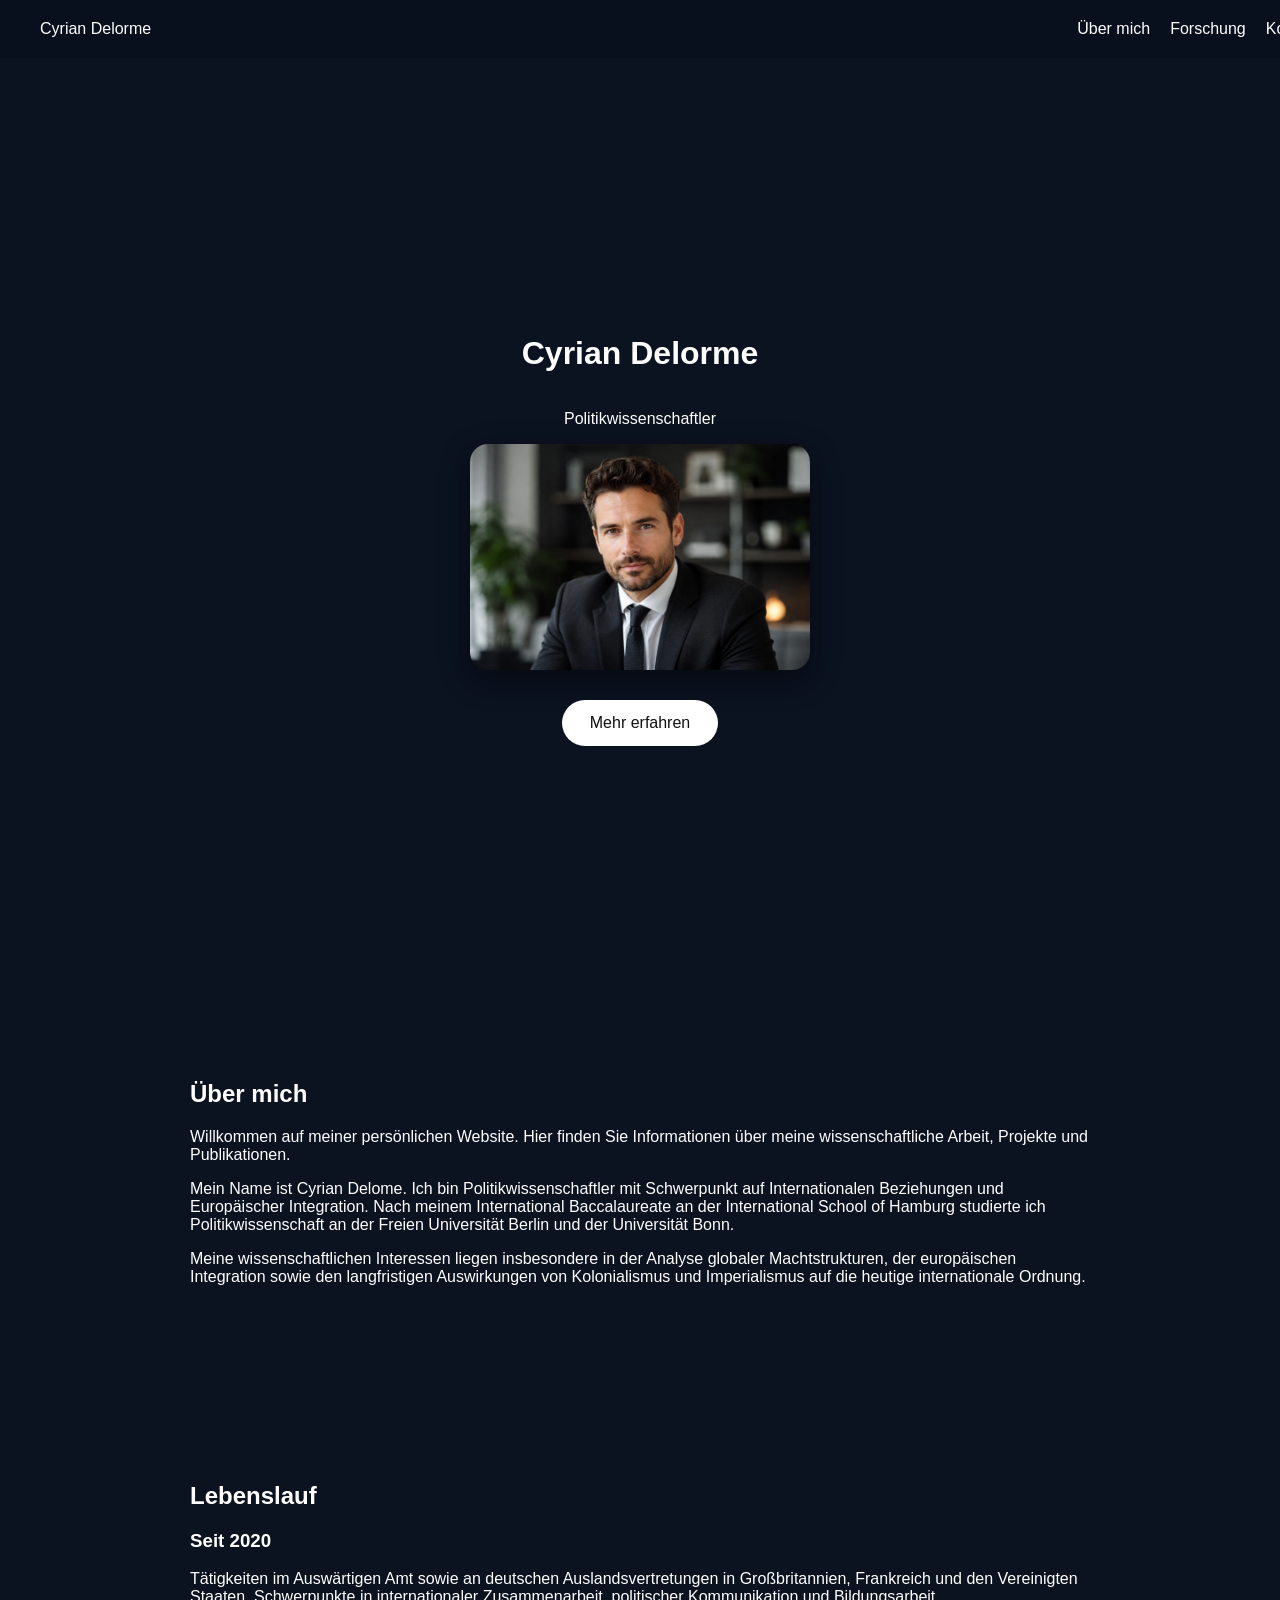
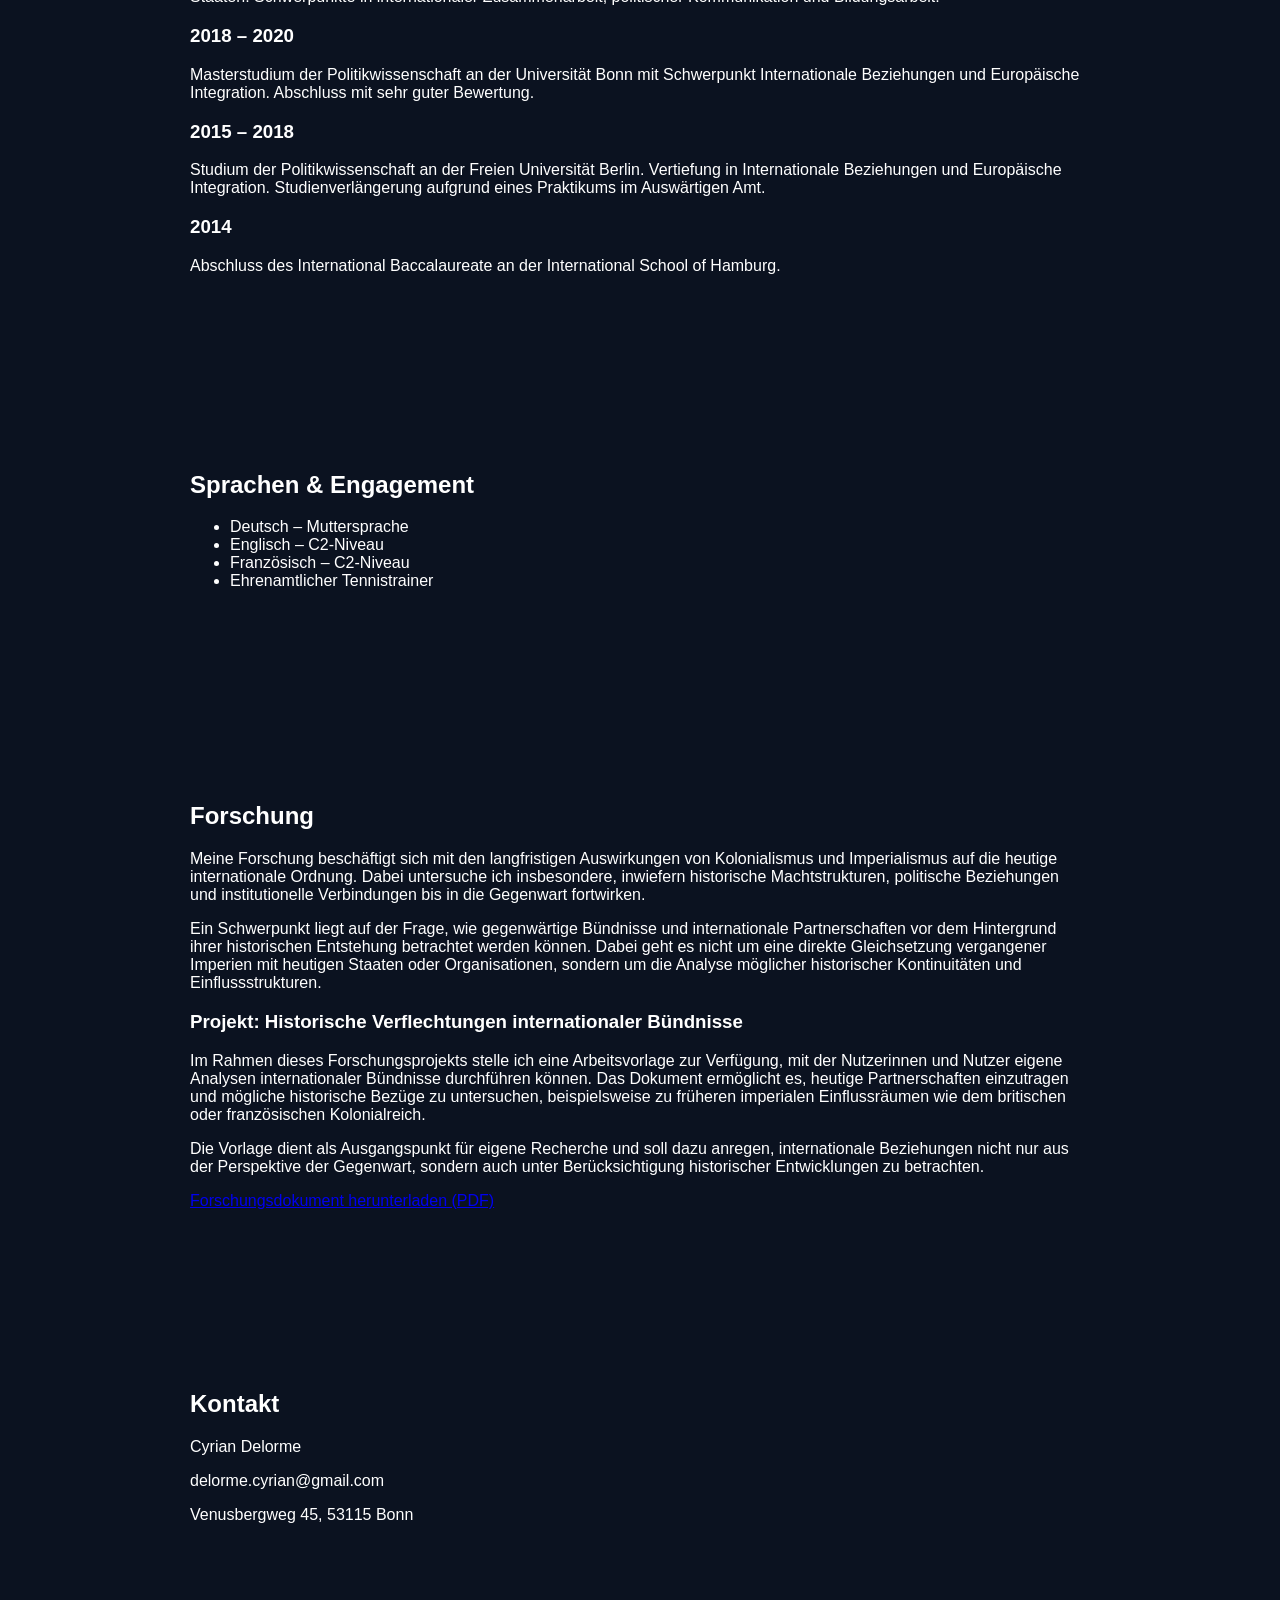
==== index.html @ 86262a27 "Update index.html" ====
<!DOCTYPE html><html lang="de"><head><meta charset="UTF-8"><meta name="viewport" content="width=device-width,initial-scale=1"><title>Cyrian Delorme | Politikwissenschaftler</title><link rel="stylesheet" href="style.css"></head><body>
<nav><div class="brand">Cyrian Delorme</div><div><a href="#about">Über mich</a><a href="#research">Forschung</a><a href="#contact">Kontakt</a></div></nav>
<header class="hero"><h1>Cyrian Delorme</h1><p>Politikwissenschaftler</p><img src="bild.png" alt="Porträt"><a class="btn" href="#about">Mehr erfahren</a></header>
<section id="about">
    <h2>Über mich</h2>
    
    <p>
        Willkommen auf meiner persönlichen Website. Hier finden Sie Informationen über meine 
        wissenschaftliche Arbeit, Projekte und Publikationen.
    </p>

    <p>
        Mein Name ist Cyrian Delome. Ich bin Politikwissenschaftler mit Schwerpunkt auf 
        Internationalen Beziehungen und Europäischer Integration. Nach meinem International 
        Baccalaureate an der International School of Hamburg studierte ich Politikwissenschaft 
        an der Freien Universität Berlin und der Universität Bonn.
    </p>

    <p>
        Meine wissenschaftlichen Interessen liegen insbesondere in der Analyse globaler 
        Machtstrukturen, der europäischen Integration sowie den langfristigen Auswirkungen 
        von Kolonialismus und Imperialismus auf die heutige internationale Ordnung.
    </p>
</section>


<section id="vita">
    <h2>Lebenslauf</h2>

    <div class="timeline">

        <div class="entry">
            <h3>Seit 2020</h3>
            <p>
                Tätigkeiten im Auswärtigen Amt sowie an deutschen Auslandsvertretungen 
                in Großbritannien, Frankreich und den Vereinigten Staaten. Schwerpunkte 
                in internationaler Zusammenarbeit, politischer Kommunikation und 
                Bildungsarbeit.
            </p>
        </div>

        <div class="entry">
            <h3>2018 – 2020</h3>
            <p>
                Masterstudium der Politikwissenschaft an der Universität Bonn mit 
                Schwerpunkt Internationale Beziehungen und Europäische Integration. 
                Abschluss mit sehr guter Bewertung.
            </p>
        </div>

        <div class="entry">
            <h3>2015 – 2018</h3>
            <p>
                Studium der Politikwissenschaft an der Freien Universität Berlin. 
                Vertiefung in Internationale Beziehungen und Europäische Integration. 
                Studienverlängerung aufgrund eines Praktikums im Auswärtigen Amt.
            </p>
        </div>

        <div class="entry">
            <h3>2014</h3>
            <p>
                Abschluss des International Baccalaureate an der International School 
                of Hamburg.
            </p>
        </div>

    </div>
</section>


<section id="skills">
    <h2>Sprachen & Engagement</h2>

    <ul>
        <li>Deutsch – Muttersprache</li>
        <li>Englisch – C2-Niveau</li>
        <li>Französisch – C2-Niveau</li>
        <li>Ehrenamtlicher Tennistrainer</li>
    </ul>
</section>
</p></section>
<section id="research">
    <h2>Forschung</h2>

    <p>
        Meine Forschung beschäftigt sich mit den langfristigen Auswirkungen von 
        Kolonialismus und Imperialismus auf die heutige internationale Ordnung. 
        Dabei untersuche ich insbesondere, inwiefern historische Machtstrukturen, 
        politische Beziehungen und institutionelle Verbindungen bis in die Gegenwart 
        fortwirken.
    </p>

    <p>
        Ein Schwerpunkt liegt auf der Frage, wie gegenwärtige Bündnisse und 
        internationale Partnerschaften vor dem Hintergrund ihrer historischen 
        Entstehung betrachtet werden können. Dabei geht es nicht um eine direkte 
        Gleichsetzung vergangener Imperien mit heutigen Staaten oder Organisationen, 
        sondern um die Analyse möglicher historischer Kontinuitäten und 
        Einflussstrukturen.
    </p>

    <h3>Projekt: Historische Verflechtungen internationaler Bündnisse</h3>

    <p>
        Im Rahmen dieses Forschungsprojekts stelle ich eine Arbeitsvorlage zur 
        Verfügung, mit der Nutzerinnen und Nutzer eigene Analysen internationaler 
        Bündnisse durchführen können. Das Dokument ermöglicht es, heutige 
        Partnerschaften einzutragen und mögliche historische Bezüge zu untersuchen, 
        beispielsweise zu früheren imperialen Einflussräumen wie dem britischen oder 
        französischen Kolonialreich.
    </p>

    <p>
        Die Vorlage dient als Ausgangspunkt für eigene Recherche und soll dazu 
        anregen, internationale Beziehungen nicht nur aus der Perspektive der 
        Gegenwart, sondern auch unter Berücksichtigung historischer Entwicklungen 
        zu betrachten.
    </p>

    <a href="lagekarte.html" download>
        Forschungsdokument herunterladen (PDF)
    </a>
</section>
<section id="contact"><h2>Kontakt</h2><p>Cyrian Delorme</p>
    <div class="entry">
        <p>delorme.cyrian@gmail.com</p>
    </div>
    <div class="entry">
        <p>Venusbergweg 45, 53115 Bonn</p>
</section>
<script src="script.js"></script></body></html>
---- style.css ----
body{margin:0;font-family:Arial,sans-serif;background:#0b1220;color:#fff}nav{position:fixed;top:0;width:100%;display:flex;justify-content:space-between;padding:20px 40px;background:#09111dee}nav a{color:#fff;text-decoration:none;margin-left:20px}.hero{min-height:100vh;display:flex;flex-direction:column;justify-content:center;align-items:center;text-align:center;padding-top:80px}img{width:340px;max-width:90%;border-radius:18px;box-shadow:0 10px 30px #0007}.btn{margin-top:30px;padding:14px 28px;background:#fff;color:#111;text-decoration:none;border-radius:30px}section{max-width:900px;margin:auto;padding:80px 20px}
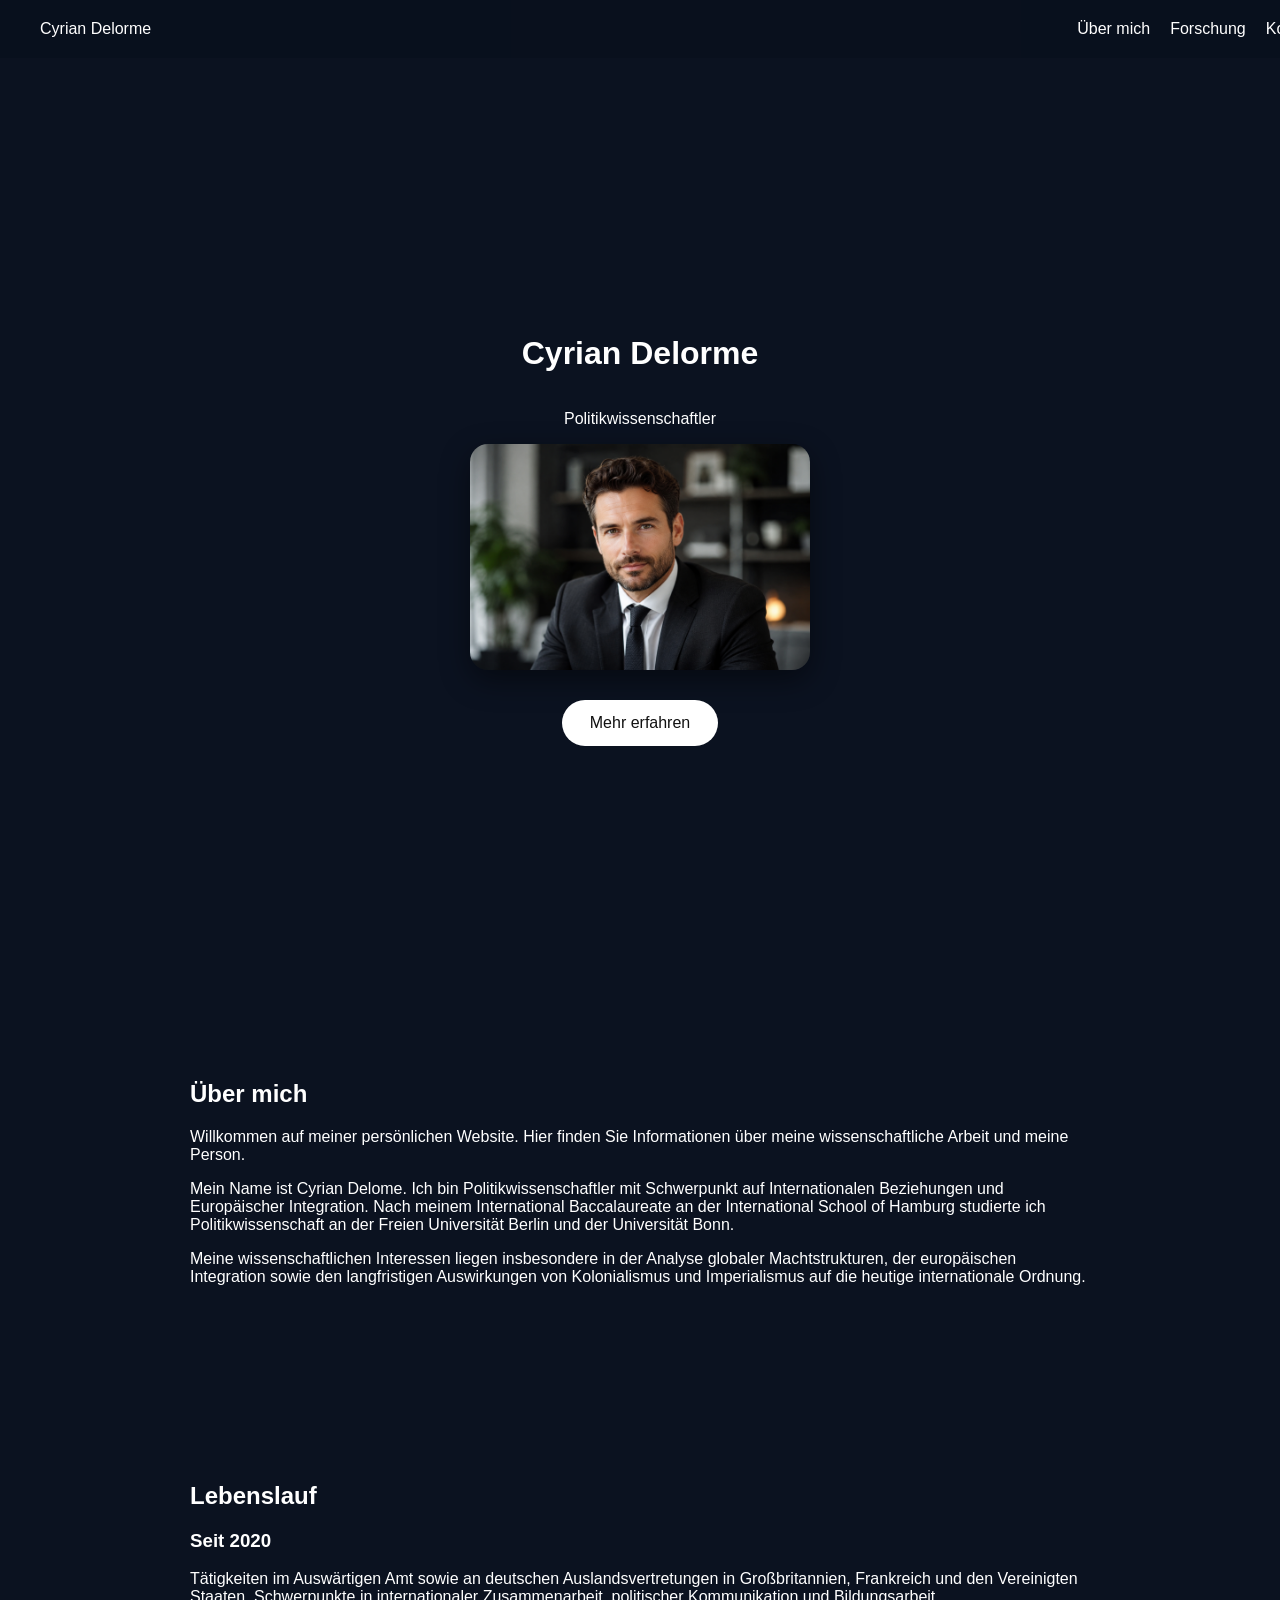
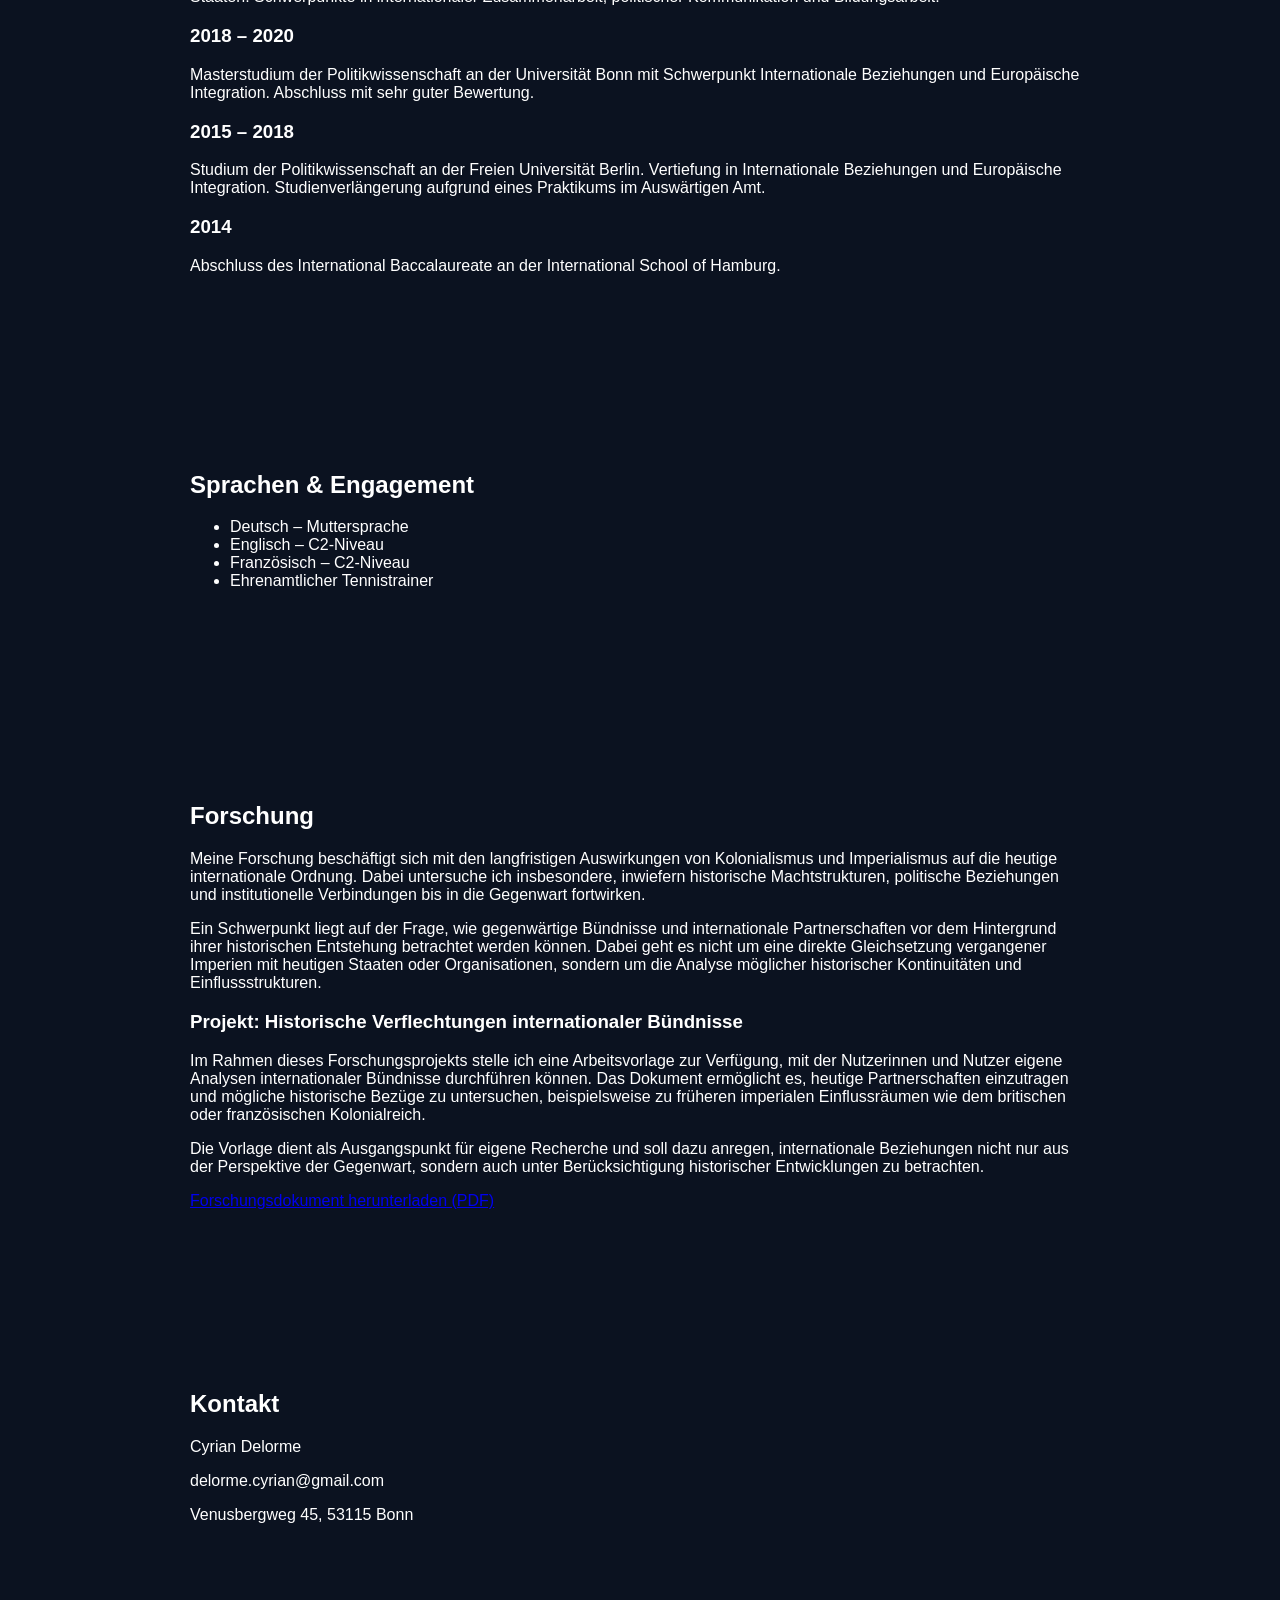
==== commit ea4d9e3b: "Update index.html" ====
--- a/index.html
+++ b/index.html
@@ -7,7 +7,7 @@
     
     <p>
         Willkommen auf meiner persönlichen Website. Hier finden Sie Informationen über meine 
-        wissenschaftliche Arbeit, Projekte und Publikationen.
+        wissenschaftliche Arbeit und meine Person.
     </p>
 
     <p>
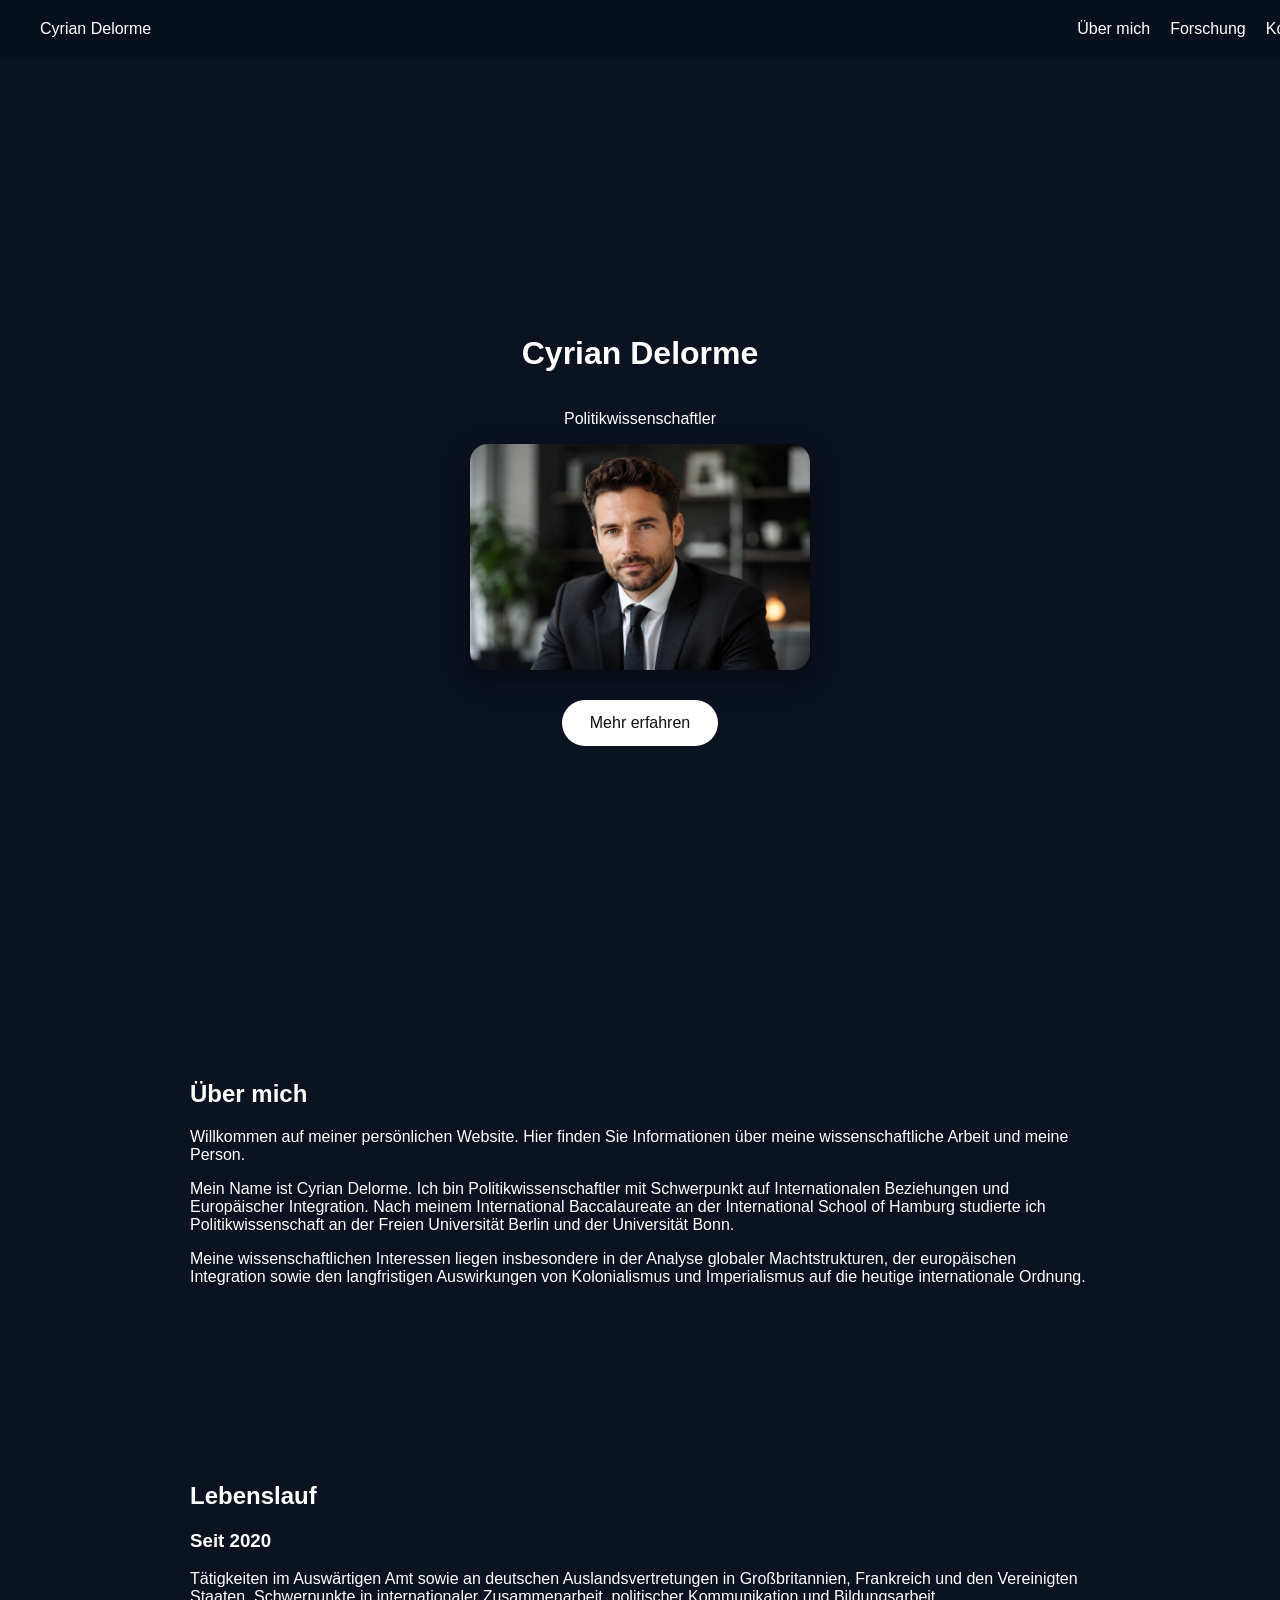
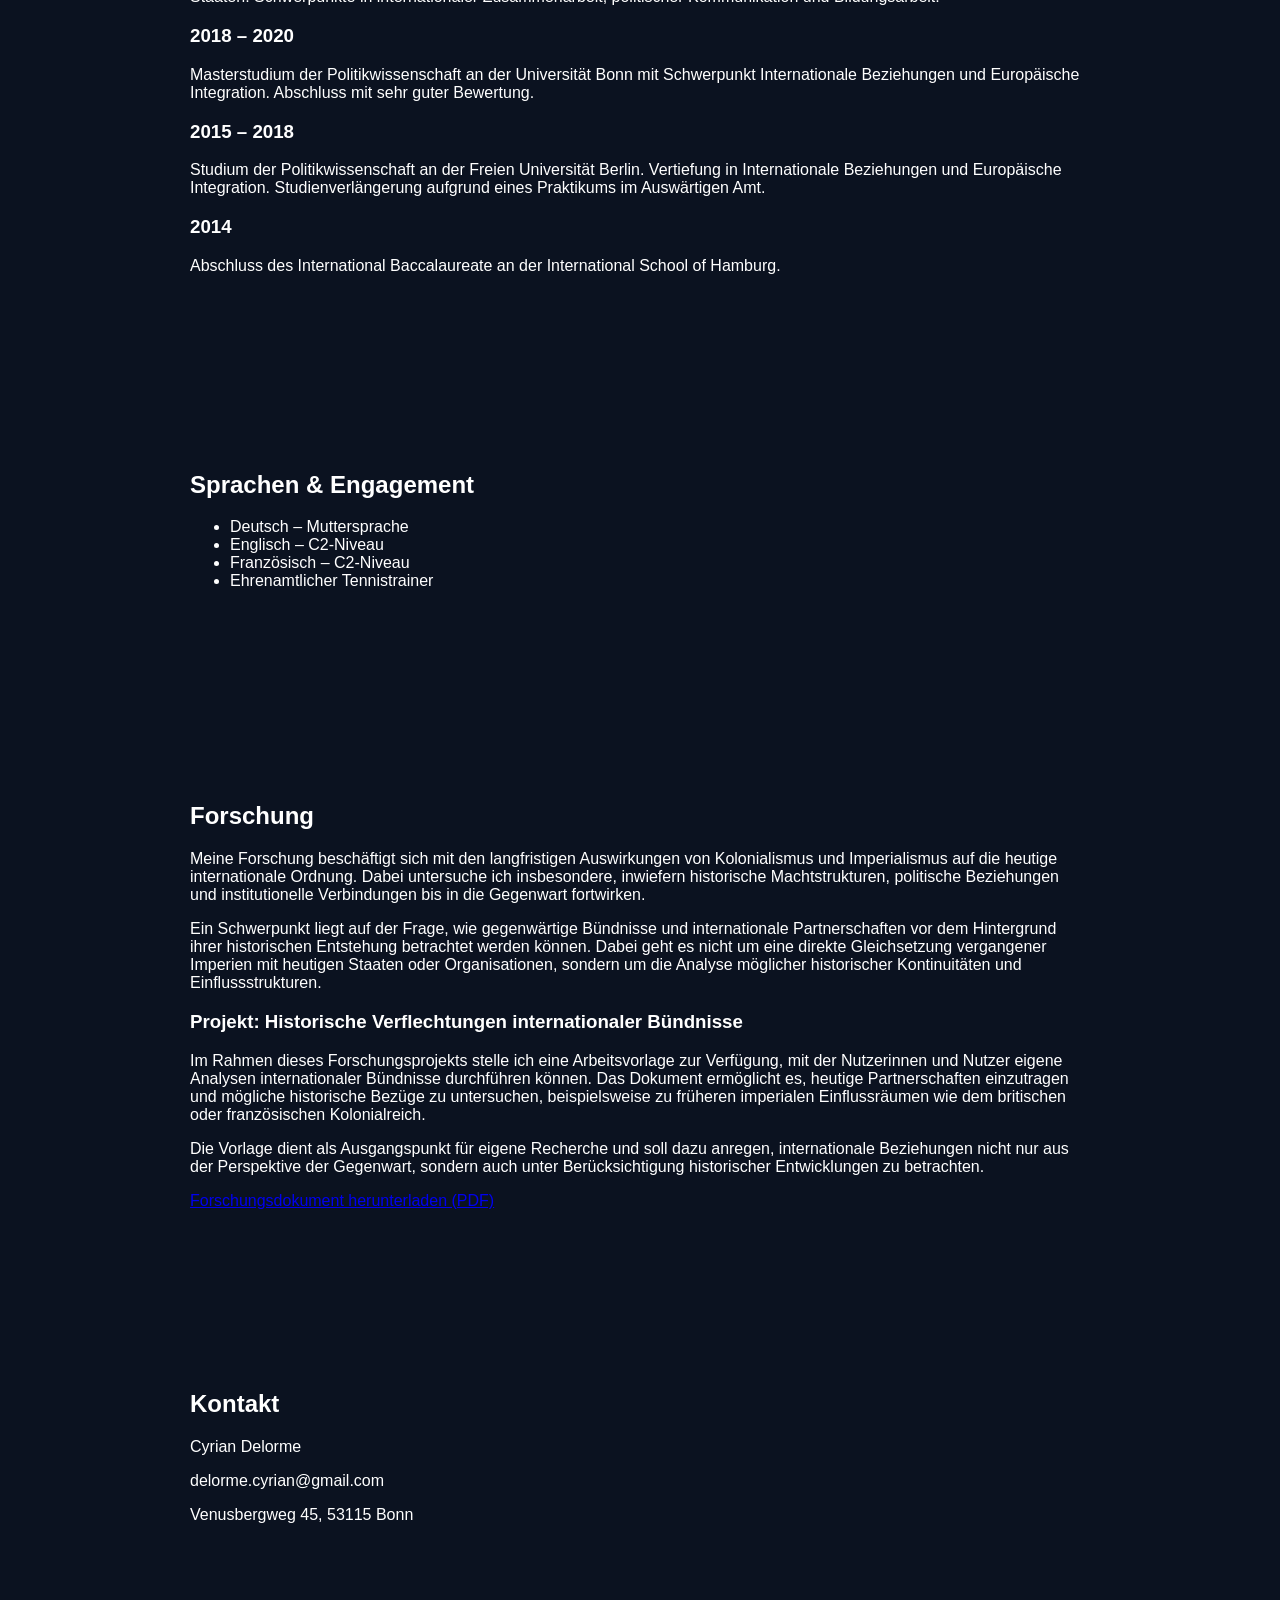
==== commit f9f2dab1: "Fix typo in name from 'Delome' to 'Delorme'" ====
--- a/index.html
+++ b/index.html
@@ -11,7 +11,7 @@
     </p>
 
     <p>
-        Mein Name ist Cyrian Delome. Ich bin Politikwissenschaftler mit Schwerpunkt auf 
+        Mein Name ist Cyrian Delorme. Ich bin Politikwissenschaftler mit Schwerpunkt auf 
         Internationalen Beziehungen und Europäischer Integration. Nach meinem International 
         Baccalaureate an der International School of Hamburg studierte ich Politikwissenschaft 
         an der Freien Universität Berlin und der Universität Bonn.
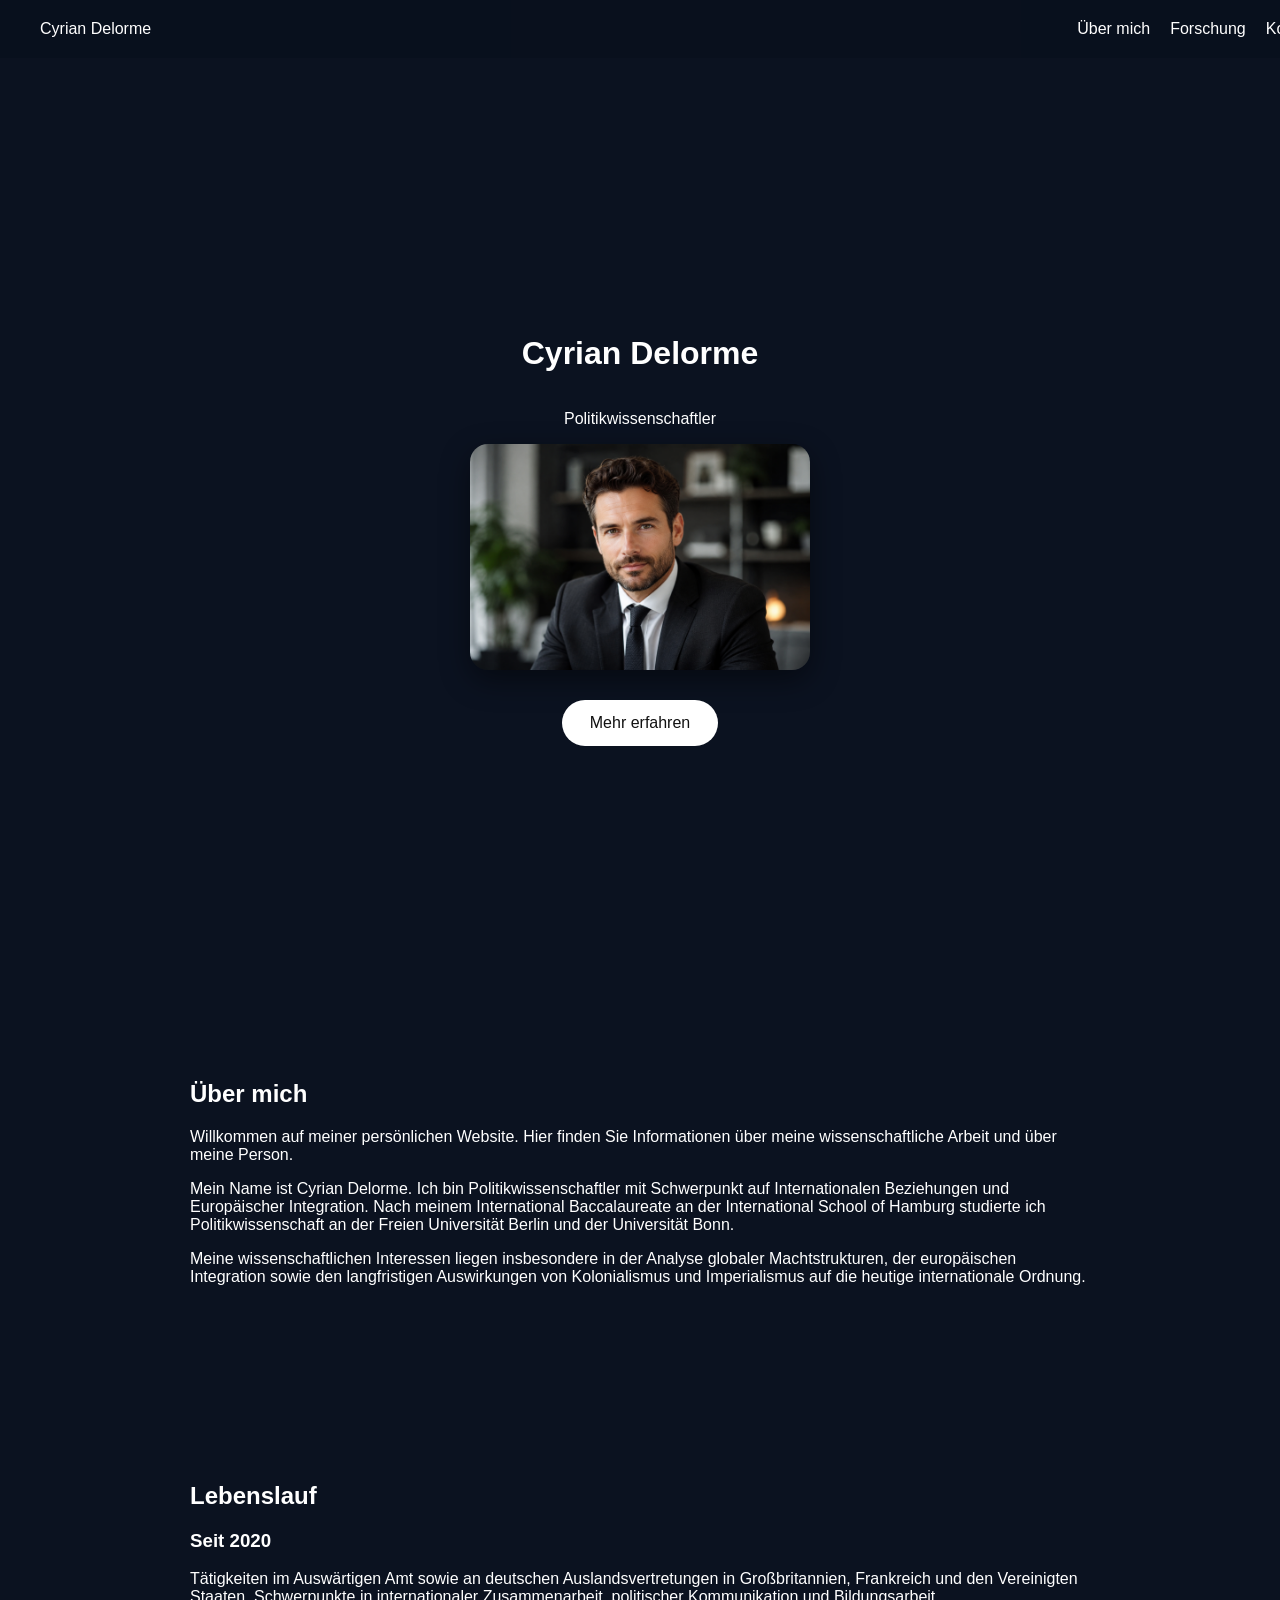
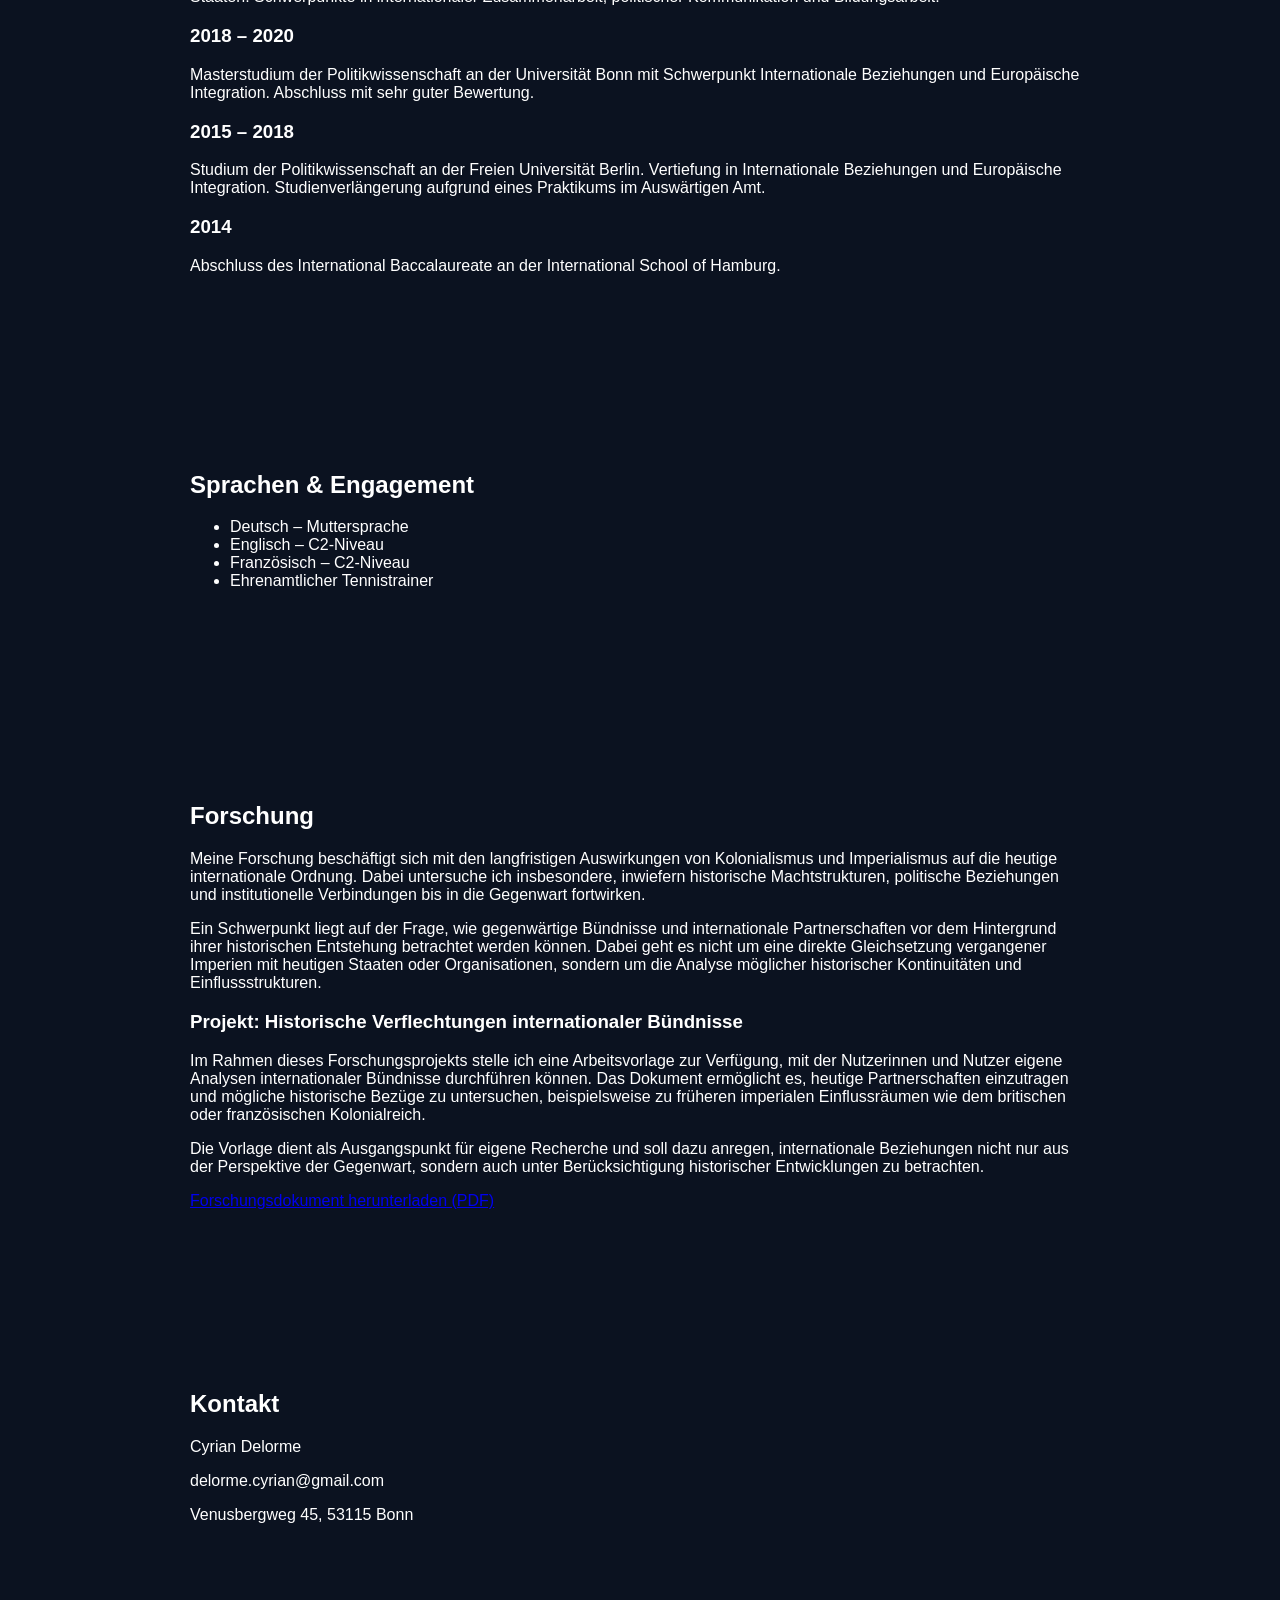
==== commit 00196583: "Fix typo in personal website description" ====
--- a/index.html
+++ b/index.html
@@ -7,7 +7,7 @@
     
     <p>
         Willkommen auf meiner persönlichen Website. Hier finden Sie Informationen über meine 
-        wissenschaftliche Arbeit und meine Person.
+        wissenschaftliche Arbeit und über meine Person.
     </p>
 
     <p>
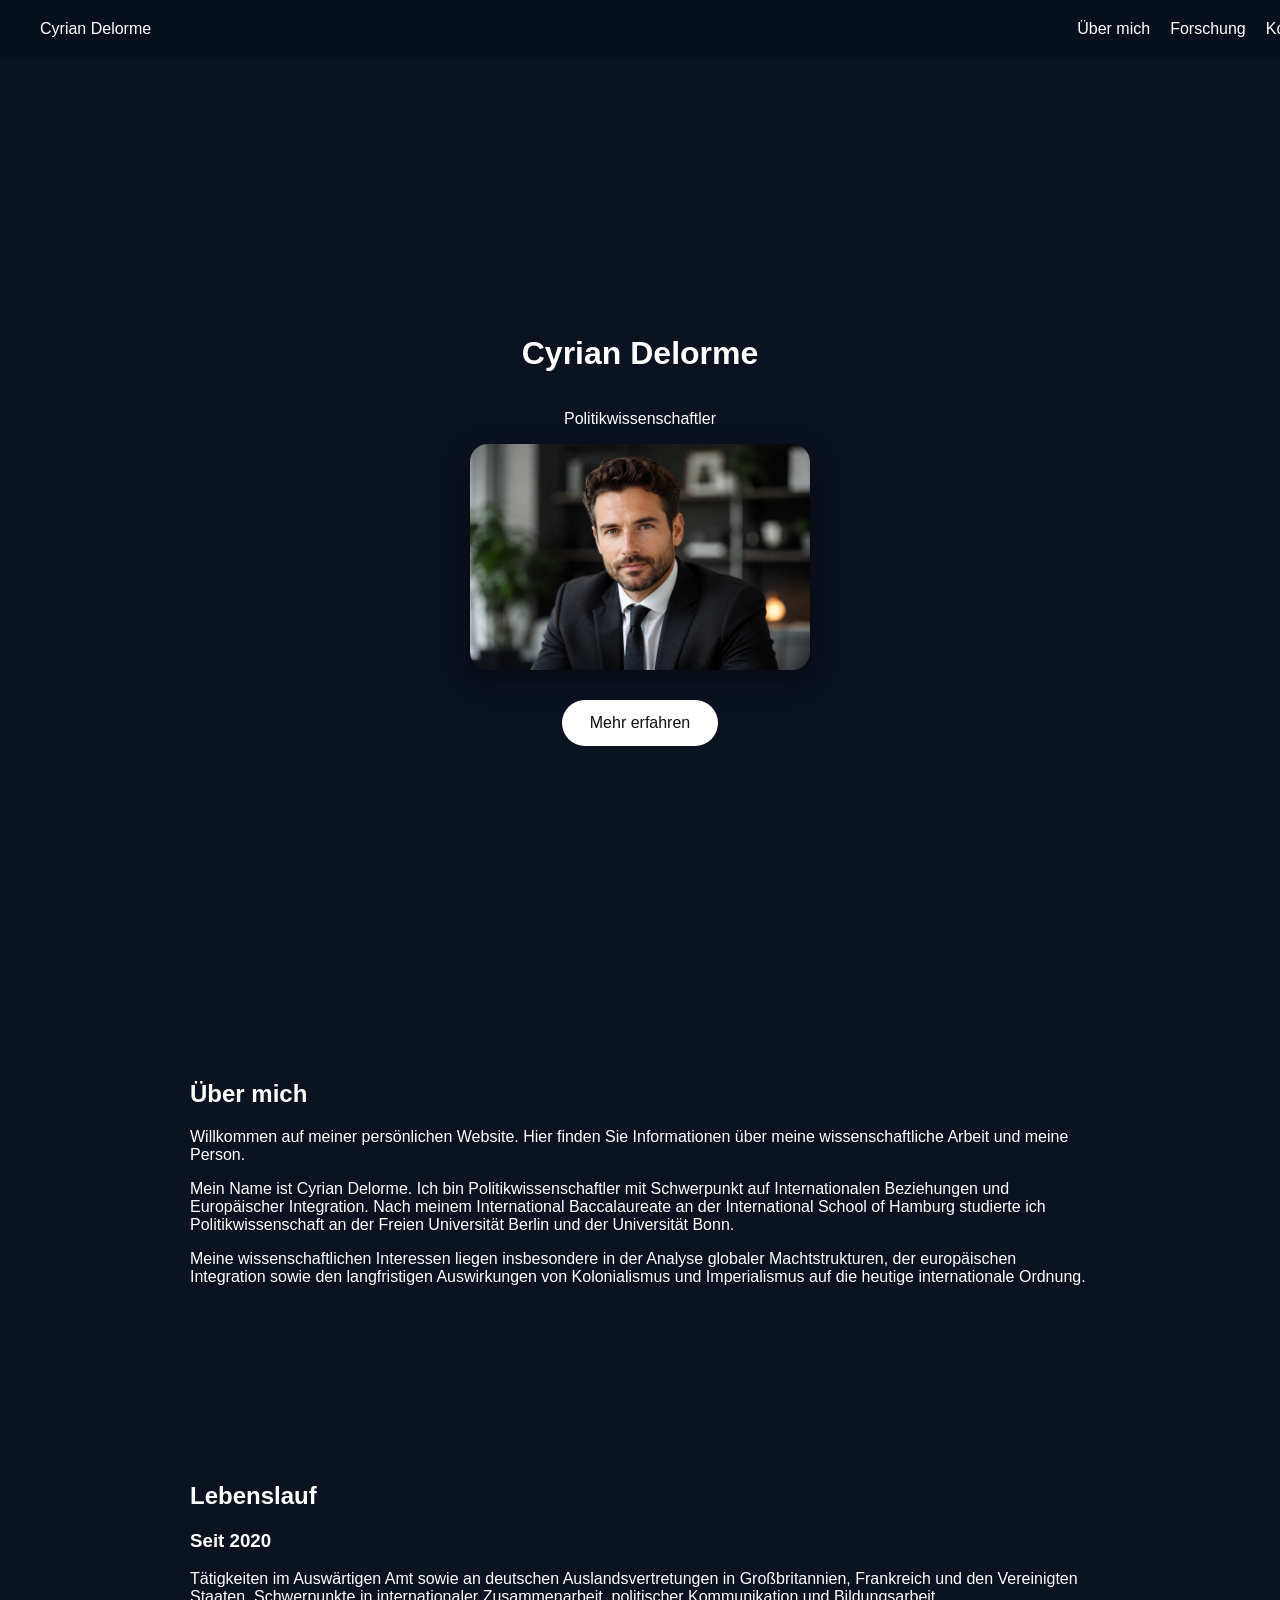
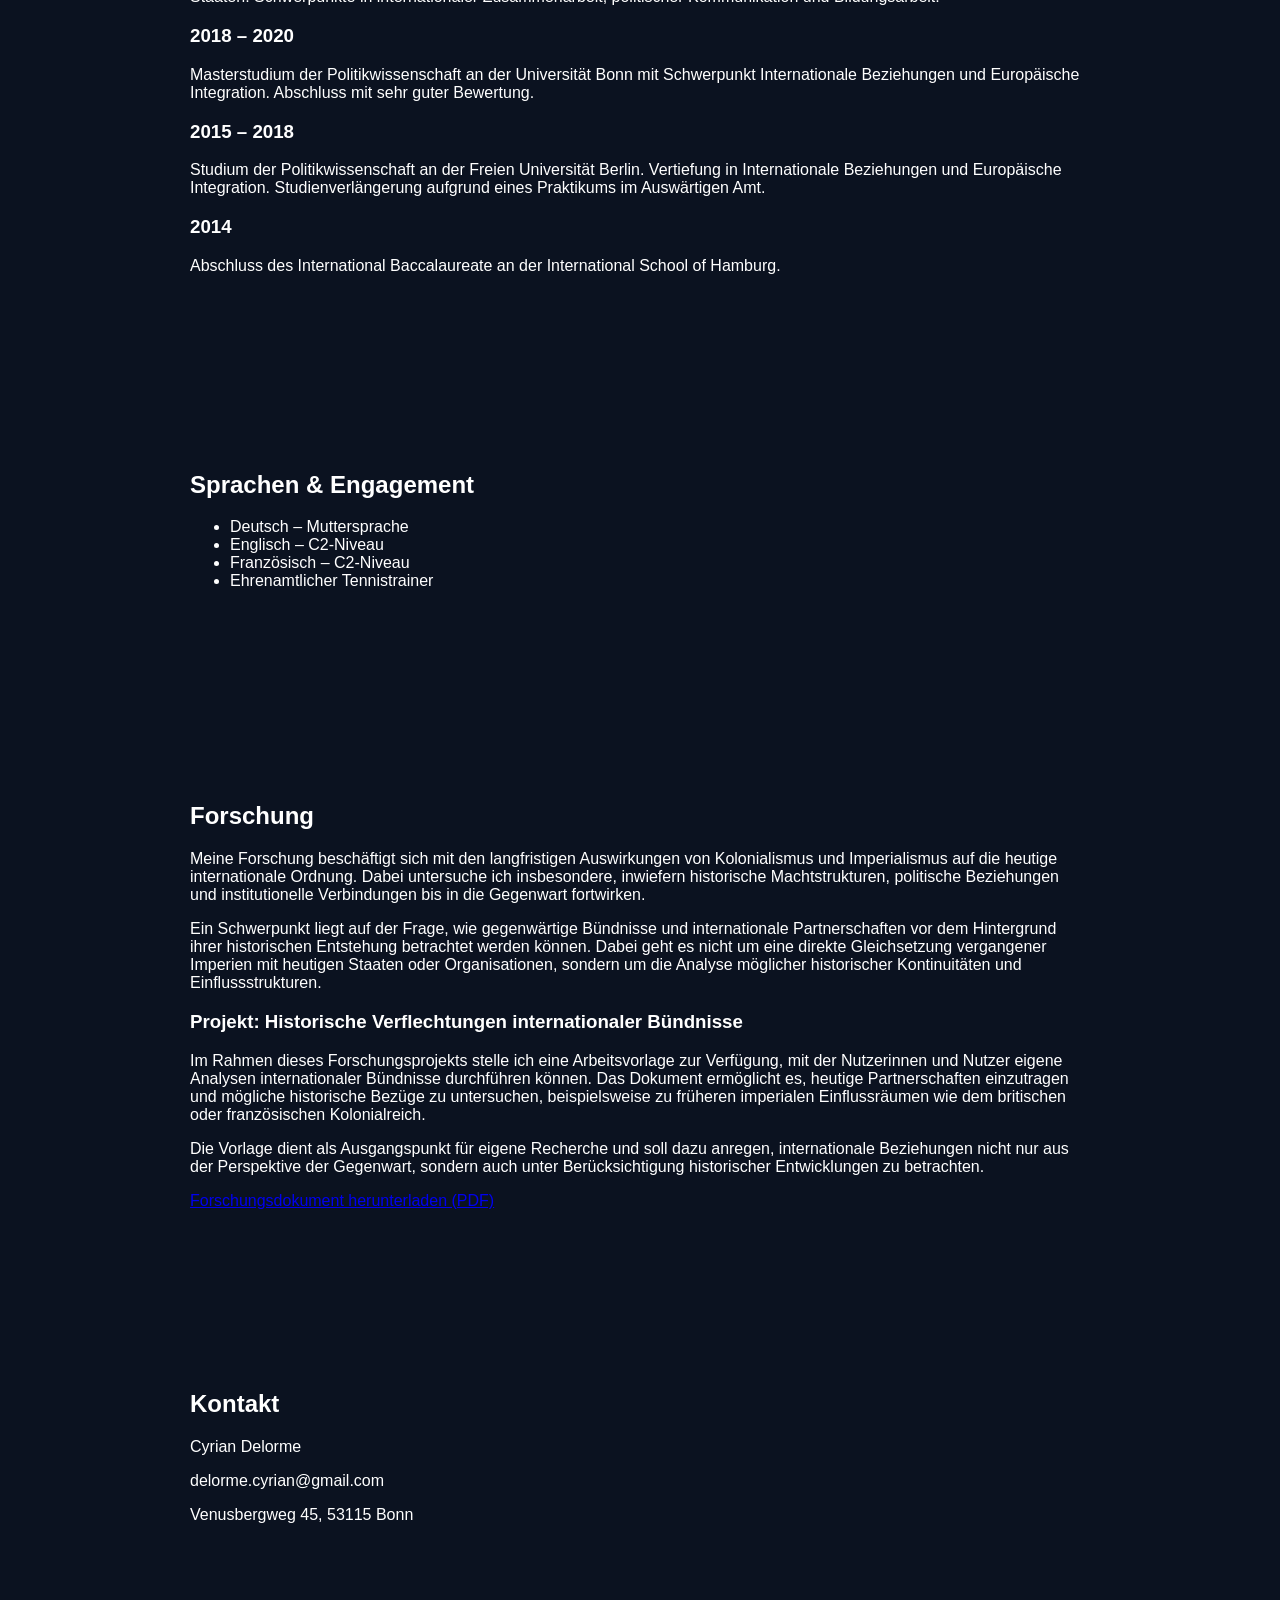
==== commit 30d06315: "Fix typo in personal website description" ====
--- a/index.html
+++ b/index.html
@@ -7,7 +7,7 @@
     
     <p>
         Willkommen auf meiner persönlichen Website. Hier finden Sie Informationen über meine 
-        wissenschaftliche Arbeit und über meine Person.
+        wissenschaftliche Arbeit und meine Person.
     </p>
 
     <p>
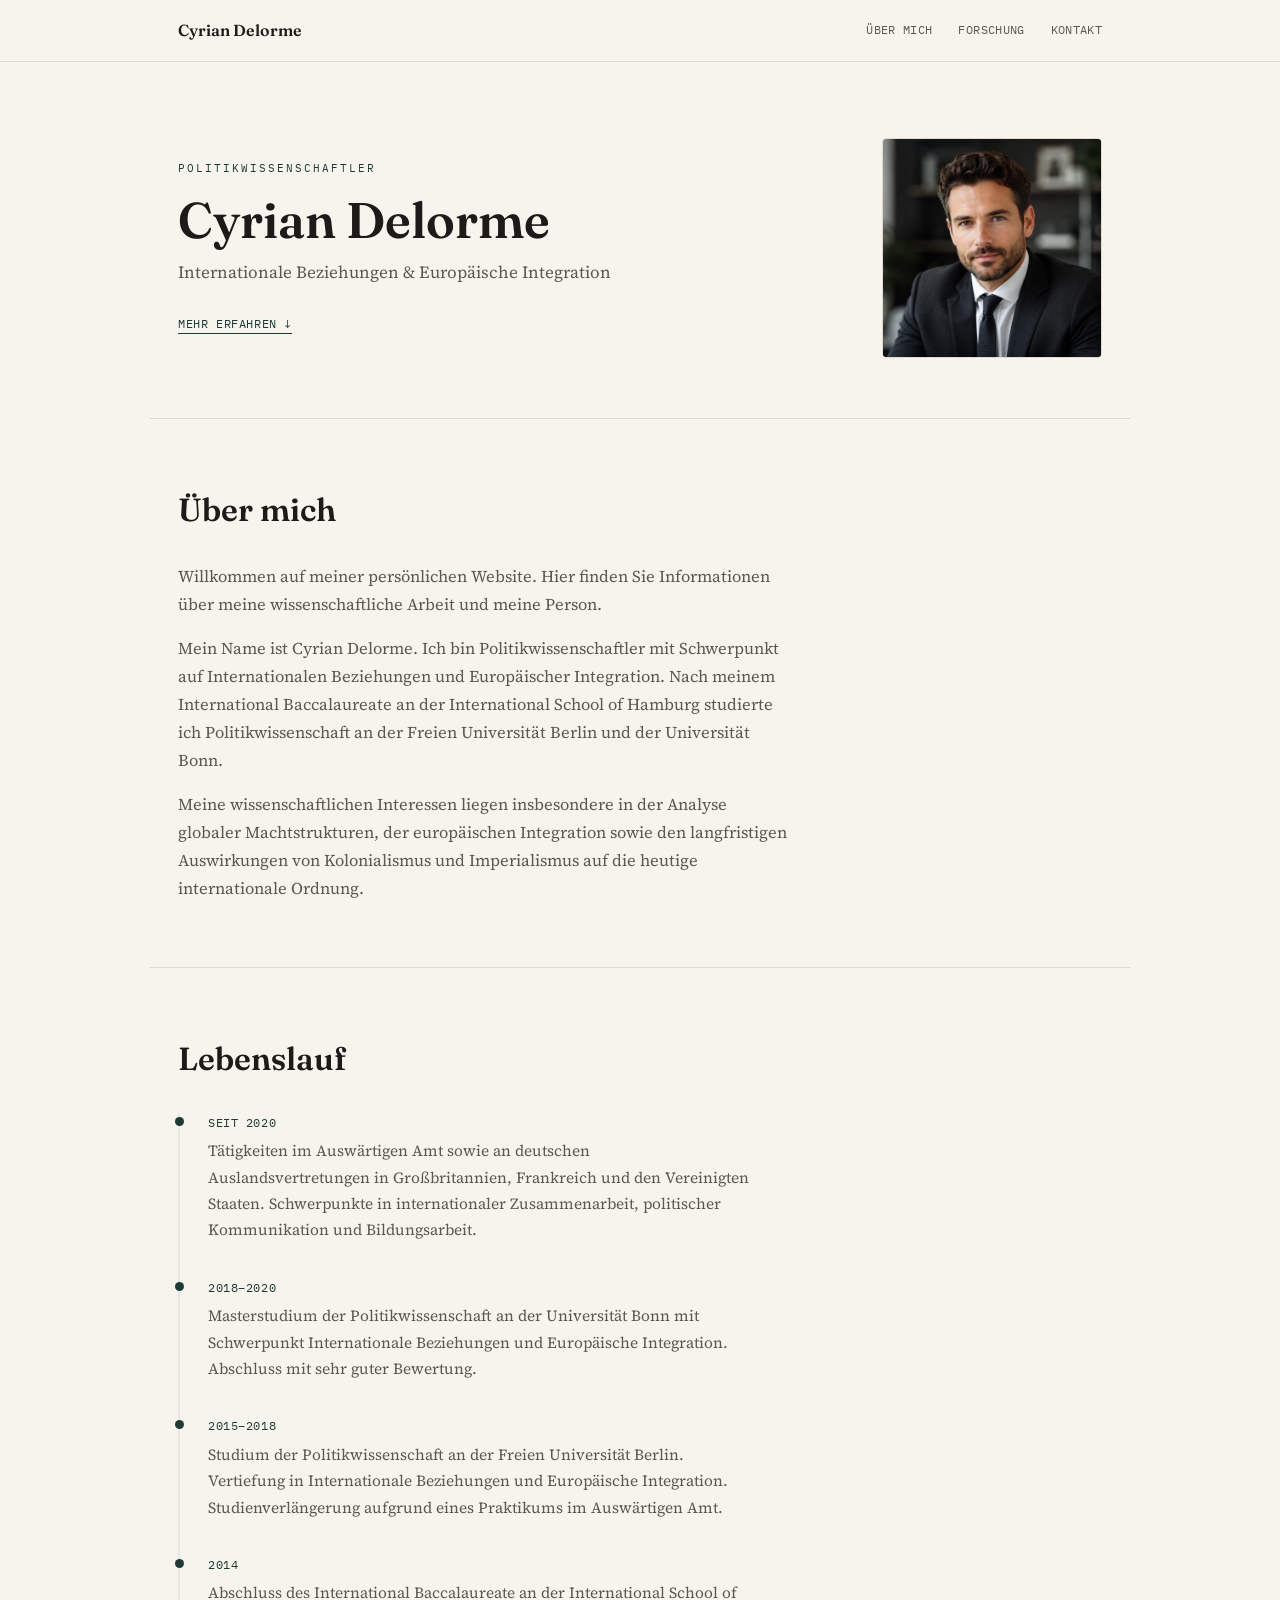
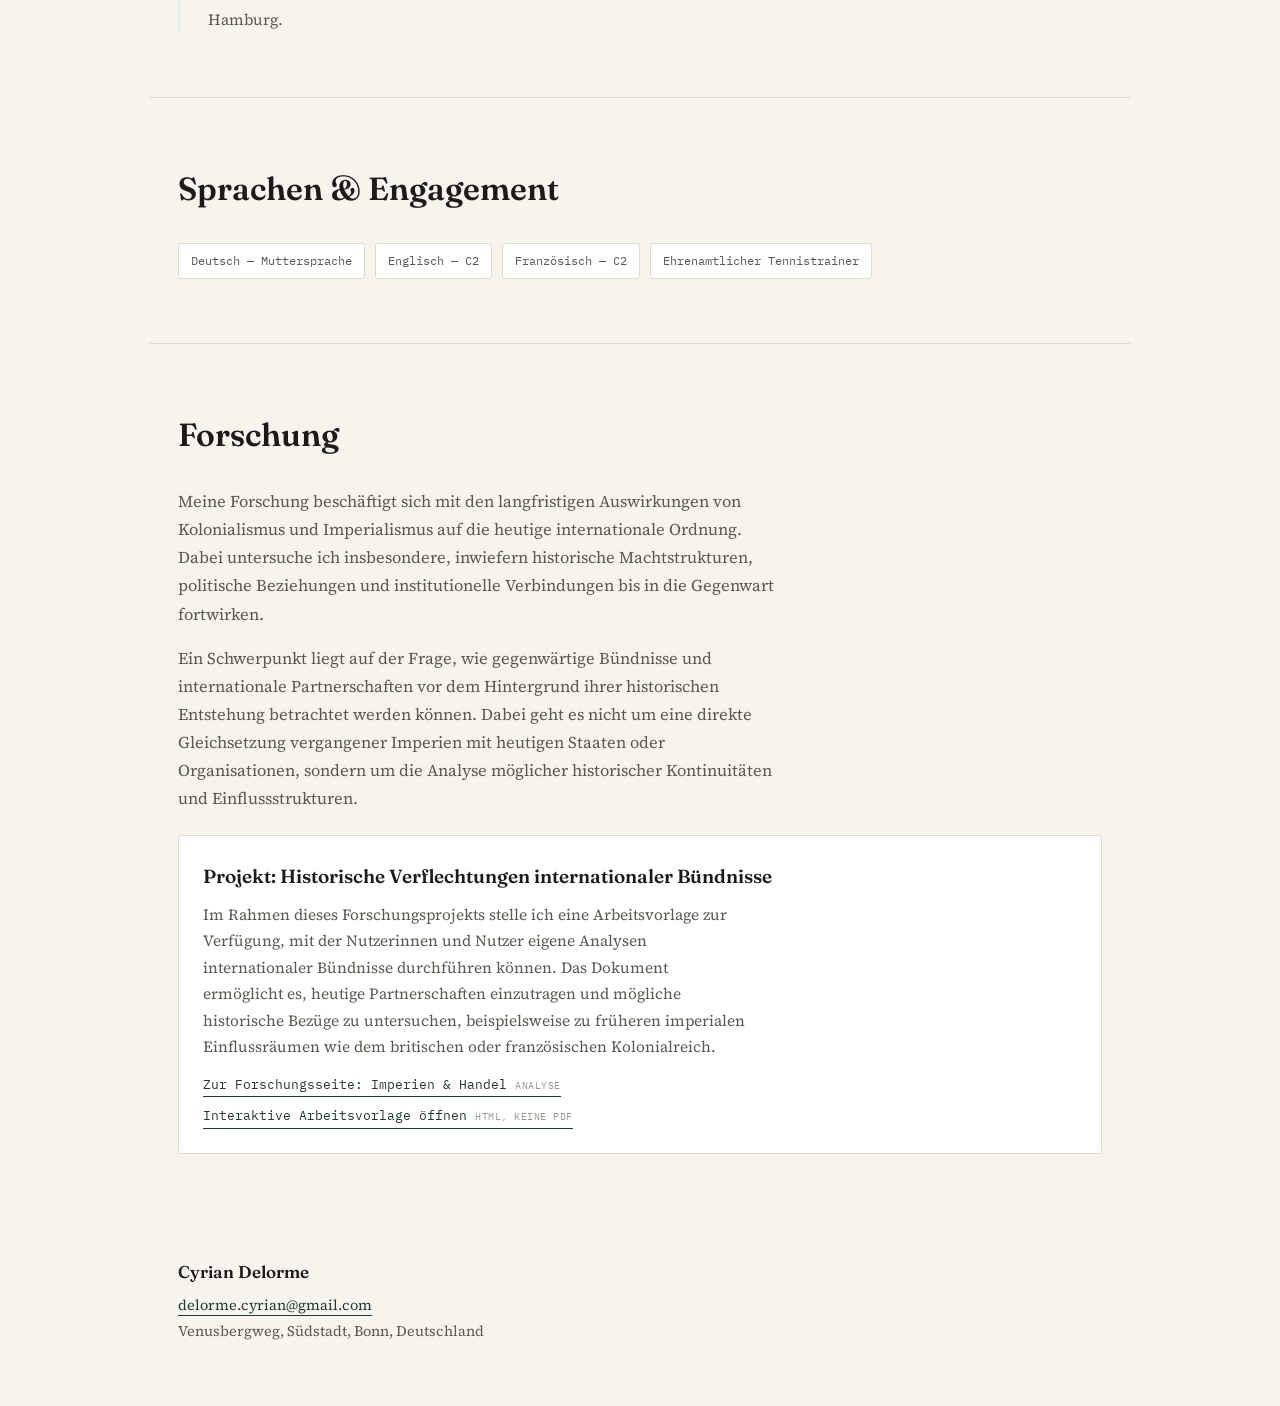
==== commit 5f125eb6: "Refactor index.html with improved structure and styles Updated the structure and styling of the HTML" ====
--- a/index.html
+++ b/index.html
@@ -1,133 +1,213 @@
 
-<!DOCTYPE html><html lang="de"><head><meta charset="UTF-8"><meta name="viewport" content="width=device-width,initial-scale=1"><title>Cyrian Delorme | Politikwissenschaftler</title><link rel="stylesheet" href="style.css"></head><body>
-<nav><div class="brand">Cyrian Delorme</div><div><a href="#about">Über mich</a><a href="#research">Forschung</a><a href="#contact">Kontakt</a></div></nav>
-<header class="hero"><h1>Cyrian Delorme</h1><p>Politikwissenschaftler</p><img src="bild.png" alt="Porträt"><a class="btn" href="#about">Mehr erfahren</a></header>
-<section id="about">
-    <h2>Über mich</h2>
-    
-    <p>
-        Willkommen auf meiner persönlichen Website. Hier finden Sie Informationen über meine 
-        wissenschaftliche Arbeit und meine Person.
-    </p>
-
-    <p>
-        Mein Name ist Cyrian Delorme. Ich bin Politikwissenschaftler mit Schwerpunkt auf 
-        Internationalen Beziehungen und Europäischer Integration. Nach meinem International 
-        Baccalaureate an der International School of Hamburg studierte ich Politikwissenschaft 
-        an der Freien Universität Berlin und der Universität Bonn.
-    </p>
-
-    <p>
-        Meine wissenschaftlichen Interessen liegen insbesondere in der Analyse globaler 
-        Machtstrukturen, der europäischen Integration sowie den langfristigen Auswirkungen 
-        von Kolonialismus und Imperialismus auf die heutige internationale Ordnung.
-    </p>
-</section>
-
-
-<section id="vita">
-    <h2>Lebenslauf</h2>
-
-    <div class="timeline">
-
-        <div class="entry">
-            <h3>Seit 2020</h3>
-            <p>
-                Tätigkeiten im Auswärtigen Amt sowie an deutschen Auslandsvertretungen 
-                in Großbritannien, Frankreich und den Vereinigten Staaten. Schwerpunkte 
-                in internationaler Zusammenarbeit, politischer Kommunikation und 
-                Bildungsarbeit.
-            </p>
-        </div>
-
-        <div class="entry">
-            <h3>2018 – 2020</h3>
-            <p>
-                Masterstudium der Politikwissenschaft an der Universität Bonn mit 
-                Schwerpunkt Internationale Beziehungen und Europäische Integration. 
-                Abschluss mit sehr guter Bewertung.
-            </p>
-        </div>
-
-        <div class="entry">
-            <h3>2015 – 2018</h3>
-            <p>
-                Studium der Politikwissenschaft an der Freien Universität Berlin. 
-                Vertiefung in Internationale Beziehungen und Europäische Integration. 
-                Studienverlängerung aufgrund eines Praktikums im Auswärtigen Amt.
-            </p>
-        </div>
-
-        <div class="entry">
-            <h3>2014</h3>
-            <p>
-                Abschluss des International Baccalaureate an der International School 
-                of Hamburg.
-            </p>
-        </div>
-
-    </div>
-</section>
-
-
-<section id="skills">
-    <h2>Sprachen & Engagement</h2>
-
-    <ul>
-        <li>Deutsch – Muttersprache</li>
-        <li>Englisch – C2-Niveau</li>
-        <li>Französisch – C2-Niveau</li>
-        <li>Ehrenamtlicher Tennistrainer</li>
-    </ul>
-</section>
-</p></section>
-<section id="research">
-    <h2>Forschung</h2>
-
-    <p>
-        Meine Forschung beschäftigt sich mit den langfristigen Auswirkungen von 
-        Kolonialismus und Imperialismus auf die heutige internationale Ordnung. 
-        Dabei untersuche ich insbesondere, inwiefern historische Machtstrukturen, 
-        politische Beziehungen und institutionelle Verbindungen bis in die Gegenwart 
-        fortwirken.
-    </p>
-
-    <p>
-        Ein Schwerpunkt liegt auf der Frage, wie gegenwärtige Bündnisse und 
-        internationale Partnerschaften vor dem Hintergrund ihrer historischen 
-        Entstehung betrachtet werden können. Dabei geht es nicht um eine direkte 
-        Gleichsetzung vergangener Imperien mit heutigen Staaten oder Organisationen, 
-        sondern um die Analyse möglicher historischer Kontinuitäten und 
-        Einflussstrukturen.
-    </p>
-
+<!DOCTYPE html>
+<html lang="de">
+<head>
+<meta charset="UTF-8">
+<meta name="viewport" content="width=device-width, initial-scale=1">
+<title>Cyrian Delorme | Politikwissenschaftler</title>
+<style>
+@import url('https://fonts.googleapis.com/css2?family=Fraunces:ital,opsz,wght@0,9..144,400;0,9..144,600;1,9..144,500&family=Source+Serif+4:opsz,wght@8..60,400;8..60,600&family=IBM+Plex+Mono:wght@400;500;600&display=swap');
+
+:root{
+  --paper:#F7F4EE;
+  --paper-2:#FFFFFF;
+  --ink:#1C1B19;
+  --ink-dim:#5B584F;
+  --ink-faint:#9C9890;
+  --line:#DEDACF;
+  --accent:#1F3A34; /* dunkles Flaschengrün, bewusst anders als Messing/Nautik der Forschungsseite */
+  --accent-soft:#E4E9E4;
+  --font-display:'Fraunces', serif;
+  --font-body:'Source Serif 4', serif;
+  --font-mono:'IBM Plex Mono', monospace;
+}
+*{box-sizing:border-box;}
+html{scroll-behavior:smooth;}
+body{
+  margin:0;background:var(--paper);color:var(--ink);
+  font-family:var(--font-body);line-height:1.7;
+  -webkit-font-smoothing:antialiased;
+}
+a{color:var(--accent);}
+
+.topnav{
+  position:sticky;top:0;z-index:50;background:rgba(247,244,238,.92);
+  backdrop-filter:blur(6px);border-bottom:1px solid var(--line);
+}
+.topnav-inner{
+  max-width:980px;margin:0 auto;padding:16px 28px;
+  display:flex;align-items:center;justify-content:space-between;flex-wrap:wrap;gap:10px;
+}
+.brandmark{font-family:var(--font-display);font-weight:600;font-size:16px;}
+.navlinks{display:flex;gap:26px;flex-wrap:wrap;}
+.navlinks a{
+  font-family:var(--font-mono);font-size:11.5px;letter-spacing:.03em;
+  color:var(--ink-dim);text-decoration:none;text-transform:uppercase;
+  padding:4px 0;border-bottom:1px solid transparent;transition:color .15s,border-color .15s;
+}
+.navlinks a:hover{color:var(--ink);border-color:var(--accent);}
+
+.hero{
+  max-width:980px;margin:0 auto;padding:76px 28px 60px 28px;
+  display:grid;grid-template-columns:1fr 220px;gap:48px;align-items:center;
+  border-bottom:1px solid var(--line);
+}
+@media (max-width:700px){.hero{grid-template-columns:1fr;}}
+.hero .kicker{
+  font-family:var(--font-mono);font-size:11px;letter-spacing:.18em;text-transform:uppercase;
+  color:var(--accent);margin-bottom:16px;
+}
+.hero h1{
+  font-family:var(--font-display);font-weight:600;font-size:clamp(32px,4.6vw,50px);
+  line-height:1.1;margin:0 0 10px 0;
+}
+.hero .role{font-size:17px;color:var(--ink-dim);margin:0 0 22px 0;}
+.hero a.cta{
+  font-family:var(--font-mono);font-size:12px;letter-spacing:.05em;text-transform:uppercase;
+  text-decoration:none;border-bottom:1px solid var(--accent);padding-bottom:2px;
+}
+.hero-photo{
+  width:220px;height:220px;border-radius:4px;overflow:hidden;border:1px solid var(--line);
+  background:var(--paper-2);
+}
+.hero-photo img{width:100%;height:100%;object-fit:cover;display:block;}
+
+.section{max-width:980px;margin:0 auto;padding:64px 28px;border-bottom:1px solid var(--line);}
+.section:last-of-type{border-bottom:none;}
+.section h2{
+  font-family:var(--font-display);font-weight:600;font-size:clamp(24px,3vw,32px);
+  margin:0 0 26px 0;
+}
+.section p{font-size:16.5px;color:var(--ink-dim);margin:0 0 16px 0;max-width:68ch;}
+.section p:last-child{margin-bottom:0;}
+
+/* Lebenslauf timeline */
+.timeline{border-left:2px solid var(--accent-soft);padding-left:28px;display:flex;flex-direction:column;gap:34px;}
+.timeline-item{position:relative;}
+.timeline-item::before{
+  content:'';position:absolute;left:-33.5px;top:4px;width:9px;height:9px;border-radius:50%;
+  background:var(--accent);
+}
+.timeline-item .date{
+  font-family:var(--font-mono);font-size:11.5px;color:var(--accent);letter-spacing:.05em;
+  text-transform:uppercase;margin-bottom:6px;display:block;
+}
+.timeline-item p{margin:0;font-size:15.5px;}
+
+/* Sprachen */
+.badge-row{display:flex;flex-wrap:wrap;gap:10px;}
+.badge{
+  font-family:var(--font-mono);font-size:12px;background:var(--paper-2);
+  border:1px solid var(--line);border-radius:3px;padding:7px 12px;color:var(--ink-dim);
+}
+
+/* Forschung */
+.project-card{
+  background:var(--paper-2);border:1px solid var(--line);border-radius:4px;
+  padding:24px;margin-top:22px;
+}
+.project-card h3{font-family:var(--font-display);font-size:19px;font-weight:600;margin:0 0 10px 0;}
+.project-card p{font-size:15.5px;margin:0 0 14px 0;}
+.project-links{display:flex;flex-direction:column;gap:8px;}
+.project-links a{
+  font-family:var(--font-mono);font-size:12.5px;text-decoration:none;
+  border-bottom:1px solid var(--accent);width:fit-content;padding-bottom:1px;
+}
+.project-links .tag{
+  font-family:var(--font-mono);font-size:10px;color:var(--ink-faint);text-transform:uppercase;
+  letter-spacing:.05em;margin-left:8px;
+}
+
+footer{max-width:980px;margin:0 auto;padding:40px 28px 60px 28px;}
+footer .name{font-family:var(--font-display);font-weight:600;font-size:17px;margin-bottom:6px;}
+footer p{font-size:14.5px;color:var(--ink-dim);margin:2px 0;}
+footer a{text-decoration:none;border-bottom:1px solid var(--accent);}
+</style>
+</head>
+<body>
+
+<nav class="topnav">
+  <div class="topnav-inner">
+    <div class="brandmark">Cyrian Delorme</div>
+    <div class="navlinks">
+      <a href="#about">Über mich</a>
+      <a href="#research">Forschung</a>
+      <a href="#contact">Kontakt</a>
+    </div>
+  </div>
+</nav>
+
+<header class="hero">
+  <div>
+    <div class="kicker">Politikwissenschaftler</div>
+    <h1>Cyrian Delorme</h1>
+    <p class="role">Internationale Beziehungen &amp; Europäische Integration</p>
+    <a class="cta" href="#about">Mehr erfahren ↓</a>
+  </div>
+  <div class="hero-photo">
+    <img src="bild.png" alt="Porträt Cyrian Delorme">
+  </div>
+</header>
+
+<section class="section" id="about">
+  <h2>Über mich</h2>
+  <p>Willkommen auf meiner persönlichen Website. Hier finden Sie Informationen über meine wissenschaftliche Arbeit und meine Person.</p>
+  <p>Mein Name ist Cyrian Delorme. Ich bin Politikwissenschaftler mit Schwerpunkt auf Internationalen Beziehungen und Europäischer Integration. Nach meinem International Baccalaureate an der International School of Hamburg studierte ich Politikwissenschaft an der Freien Universität Berlin und der Universität Bonn.</p>
+  <p>Meine wissenschaftlichen Interessen liegen insbesondere in der Analyse globaler Machtstrukturen, der europäischen Integration sowie den langfristigen Auswirkungen von Kolonialismus und Imperialismus auf die heutige internationale Ordnung.</p>
+</section>
+
+<section class="section" id="cv">
+  <h2>Lebenslauf</h2>
+  <div class="timeline">
+    <div class="timeline-item">
+      <span class="date">Seit 2020</span>
+      <p>Tätigkeiten im Auswärtigen Amt sowie an deutschen Auslandsvertretungen in Großbritannien, Frankreich und den Vereinigten Staaten. Schwerpunkte in internationaler Zusammenarbeit, politischer Kommunikation und Bildungsarbeit.</p>
+    </div>
+    <div class="timeline-item">
+      <span class="date">2018–2020</span>
+      <p>Masterstudium der Politikwissenschaft an der Universität Bonn mit Schwerpunkt Internationale Beziehungen und Europäische Integration. Abschluss mit sehr guter Bewertung.</p>
+    </div>
+    <div class="timeline-item">
+      <span class="date">2015–2018</span>
+      <p>Studium der Politikwissenschaft an der Freien Universität Berlin. Vertiefung in Internationale Beziehungen und Europäische Integration. Studienverlängerung aufgrund eines Praktikums im Auswärtigen Amt.</p>
+    </div>
+    <div class="timeline-item">
+      <span class="date">2014</span>
+      <p>Abschluss des International Baccalaureate an der International School of Hamburg.</p>
+    </div>
+  </div>
+</section>
+
+<section class="section" id="languages">
+  <h2>Sprachen &amp; Engagement</h2>
+  <div class="badge-row">
+    <span class="badge">Deutsch — Muttersprache</span>
+    <span class="badge">Englisch — C2</span>
+    <span class="badge">Französisch — C2</span>
+    <span class="badge">Ehrenamtlicher Tennistrainer</span>
+  </div>
+</section>
+
+<section class="section" id="research">
+  <h2>Forschung</h2>
+  <p>Meine Forschung beschäftigt sich mit den langfristigen Auswirkungen von Kolonialismus und Imperialismus auf die heutige internationale Ordnung. Dabei untersuche ich insbesondere, inwiefern historische Machtstrukturen, politische Beziehungen und institutionelle Verbindungen bis in die Gegenwart fortwirken.</p>
+  <p>Ein Schwerpunkt liegt auf der Frage, wie gegenwärtige Bündnisse und internationale Partnerschaften vor dem Hintergrund ihrer historischen Entstehung betrachtet werden können. Dabei geht es nicht um eine direkte Gleichsetzung vergangener Imperien mit heutigen Staaten oder Organisationen, sondern um die Analyse möglicher historischer Kontinuitäten und Einflussstrukturen.</p>
+
+  <div class="project-card">
     <h3>Projekt: Historische Verflechtungen internationaler Bündnisse</h3>
-
-    <p>
-        Im Rahmen dieses Forschungsprojekts stelle ich eine Arbeitsvorlage zur 
-        Verfügung, mit der Nutzerinnen und Nutzer eigene Analysen internationaler 
-        Bündnisse durchführen können. Das Dokument ermöglicht es, heutige 
-        Partnerschaften einzutragen und mögliche historische Bezüge zu untersuchen, 
-        beispielsweise zu früheren imperialen Einflussräumen wie dem britischen oder 
-        französischen Kolonialreich.
-    </p>
-
-    <p>
-        Die Vorlage dient als Ausgangspunkt für eigene Recherche und soll dazu 
-        anregen, internationale Beziehungen nicht nur aus der Perspektive der 
-        Gegenwart, sondern auch unter Berücksichtigung historischer Entwicklungen 
-        zu betrachten.
-    </p>
-
-    <a href="lagekarte.html" download>
-        Forschungsdokument herunterladen (PDF)
-    </a>
-</section>
-<section id="contact"><h2>Kontakt</h2><p>Cyrian Delorme</p>
-    <div class="entry">
-        <p>delorme.cyrian@gmail.com</p>
-    </div>
-    <div class="entry">
-        <p>Venusbergweg 45, 53115 Bonn</p>
-</section>
-<script src="script.js"></script></body></html>
+    <p>Im Rahmen dieses Forschungsprojekts stelle ich eine Arbeitsvorlage zur Verfügung, mit der Nutzerinnen und Nutzer eigene Analysen internationaler Bündnisse durchführen können. Das Dokument ermöglicht es, heutige Partnerschaften einzutragen und mögliche historische Bezüge zu untersuchen, beispielsweise zu früheren imperialen Einflussräumen wie dem britischen oder französischen Kolonialreich.</p>
+    <div class="project-links">
+      <a href="https://cyriandelorme.github.io/Forschung/" target="_blank" rel="noopener">Zur Forschungsseite: Imperien &amp; Handel<span class="tag">Analyse</span></a>
+      <a href="lagekarte.html" target="_blank" rel="noopener">Interaktive Arbeitsvorlage öffnen<span class="tag">HTML, keine PDF</span></a>
+    </div>
+  </div>
+</section>
+
+<footer id="contact">
+  <div class="name">Cyrian Delorme</div>
+  <p><a href="mailto:delorme.cyrian@gmail.com">delorme.cyrian@gmail.com</a></p>
+  <p>Venusbergweg, Südstadt, Bonn, Deutschland</p>
+</footer>
+
+</body>
+</html>
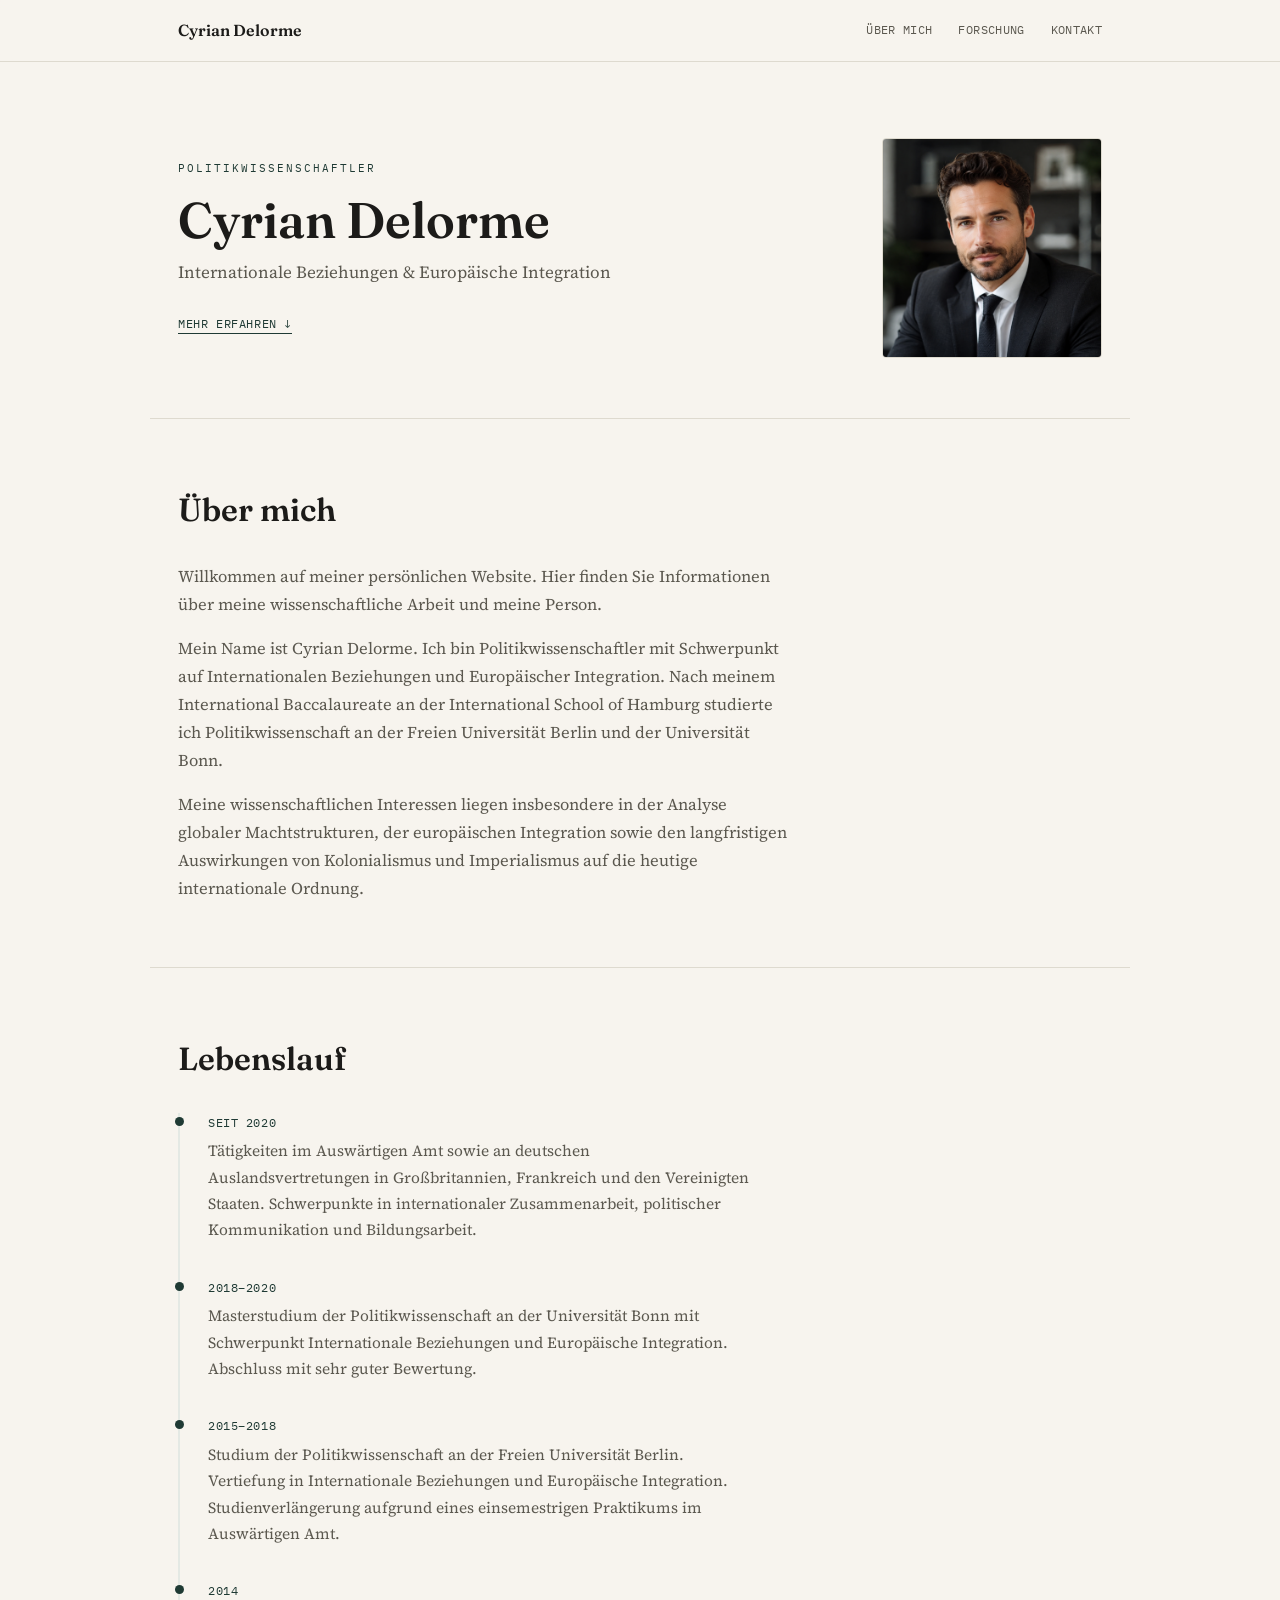
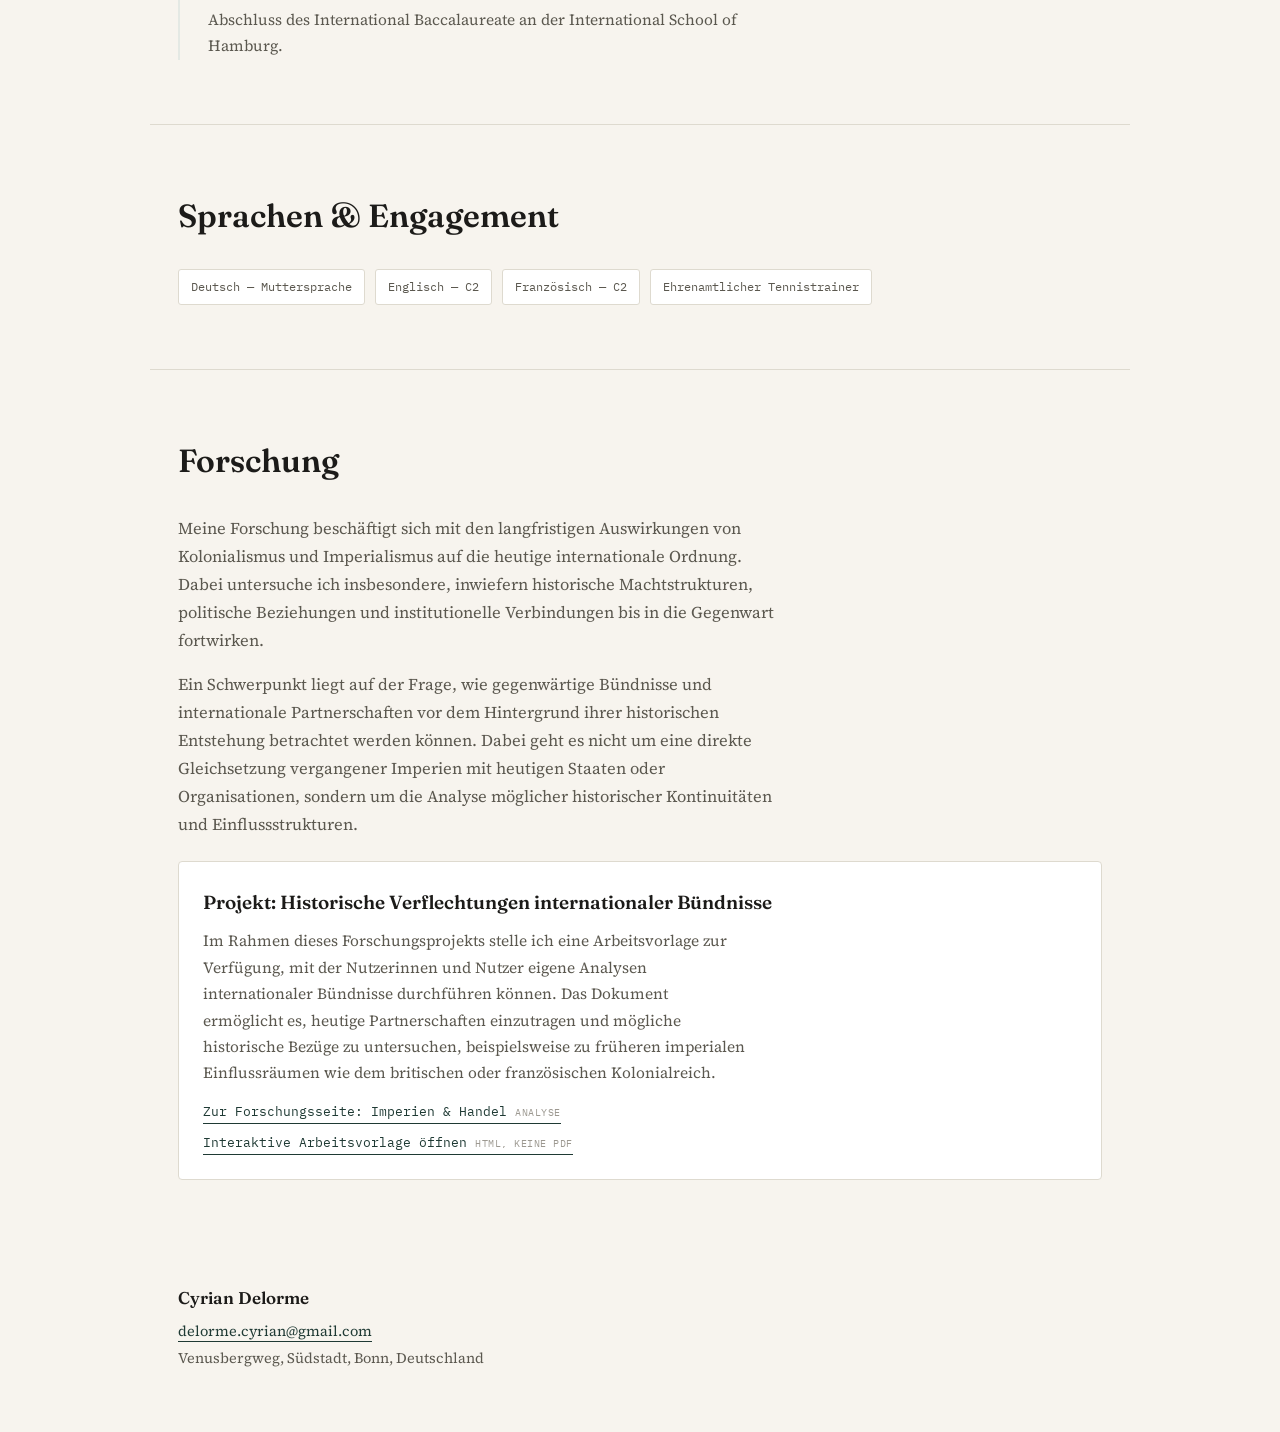
==== commit 6c80d664: "Update description of studies at Freie Universität Berlin" ====
--- a/index.html
+++ b/index.html
@@ -169,7 +169,7 @@
     </div>
     <div class="timeline-item">
       <span class="date">2015–2018</span>
-      <p>Studium der Politikwissenschaft an der Freien Universität Berlin. Vertiefung in Internationale Beziehungen und Europäische Integration. Studienverlängerung aufgrund eines Praktikums im Auswärtigen Amt.</p>
+      <p>Studium der Politikwissenschaft an der Freien Universität Berlin. Vertiefung in Internationale Beziehungen und Europäische Integration. Studienverlängerung aufgrund eines einsemestrigen Praktikums im Auswärtigen Amt.</p>
     </div>
     <div class="timeline-item">
       <span class="date">2014</span>
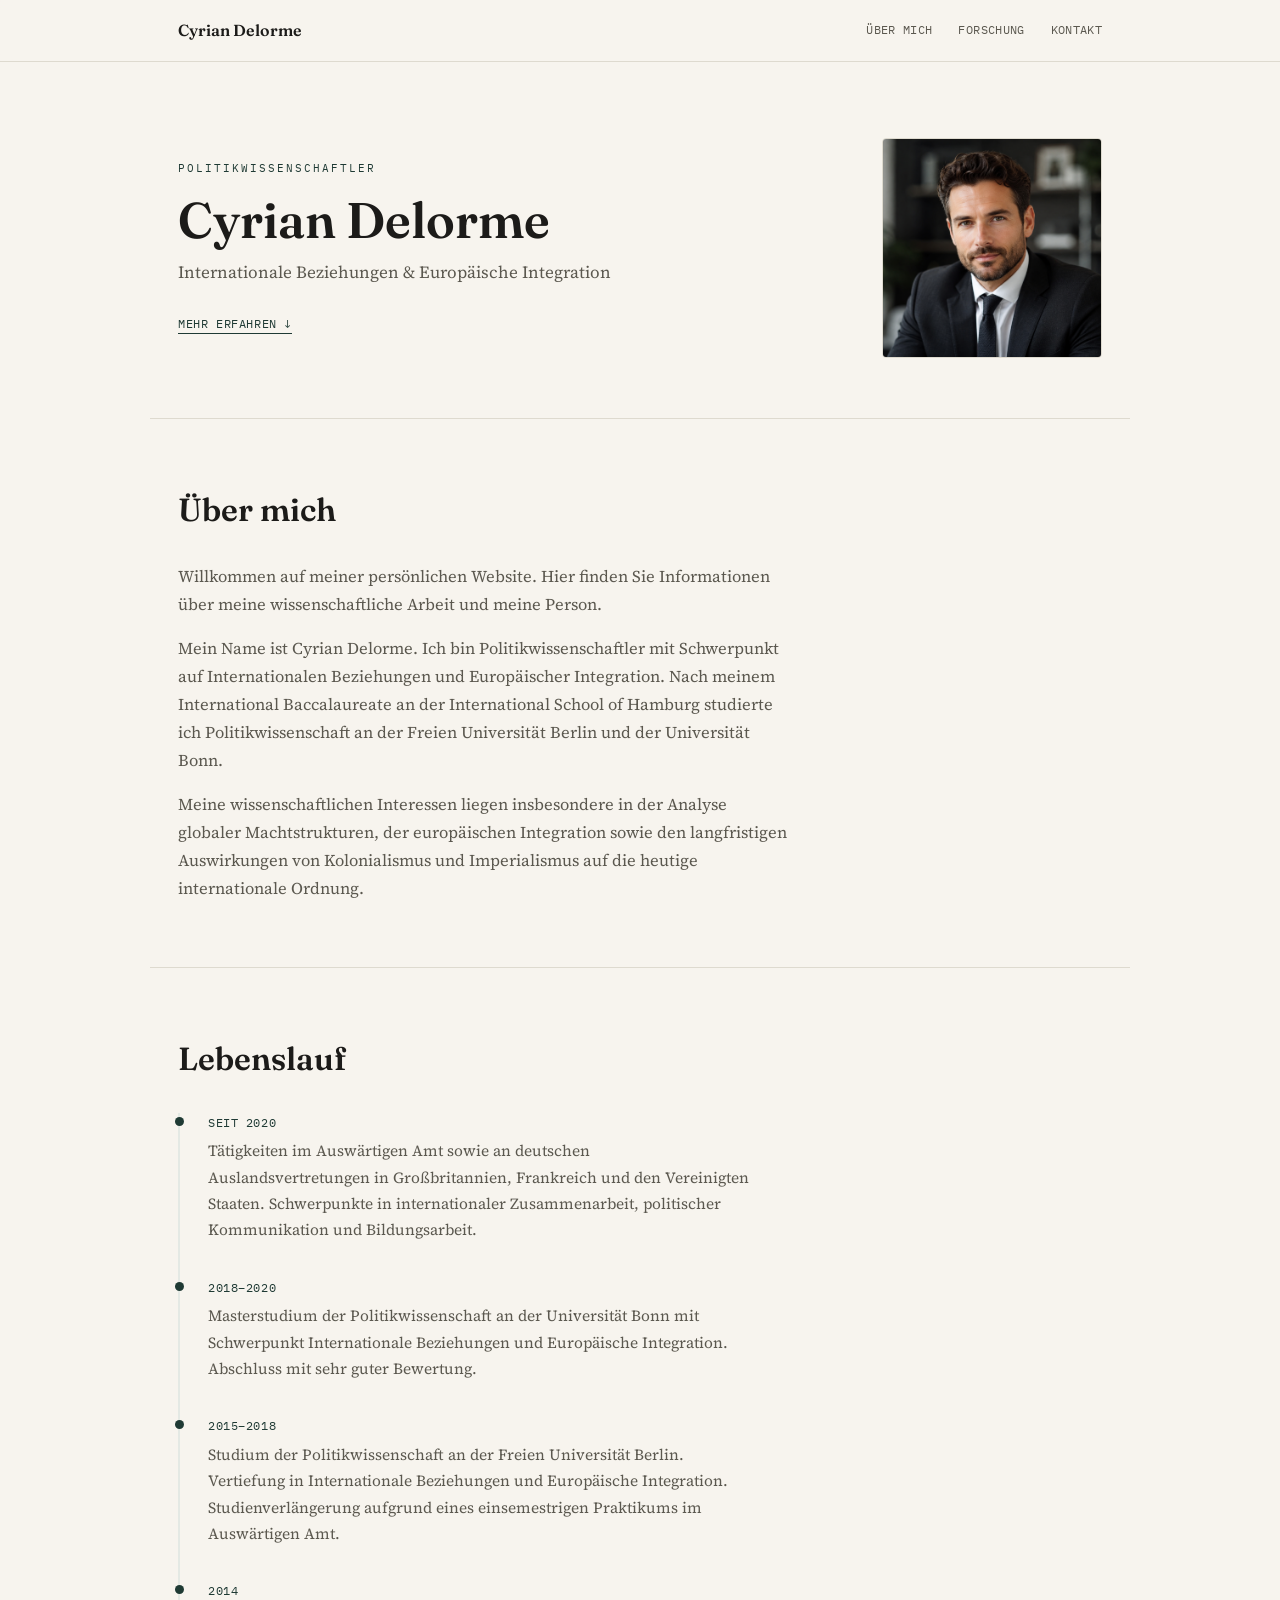
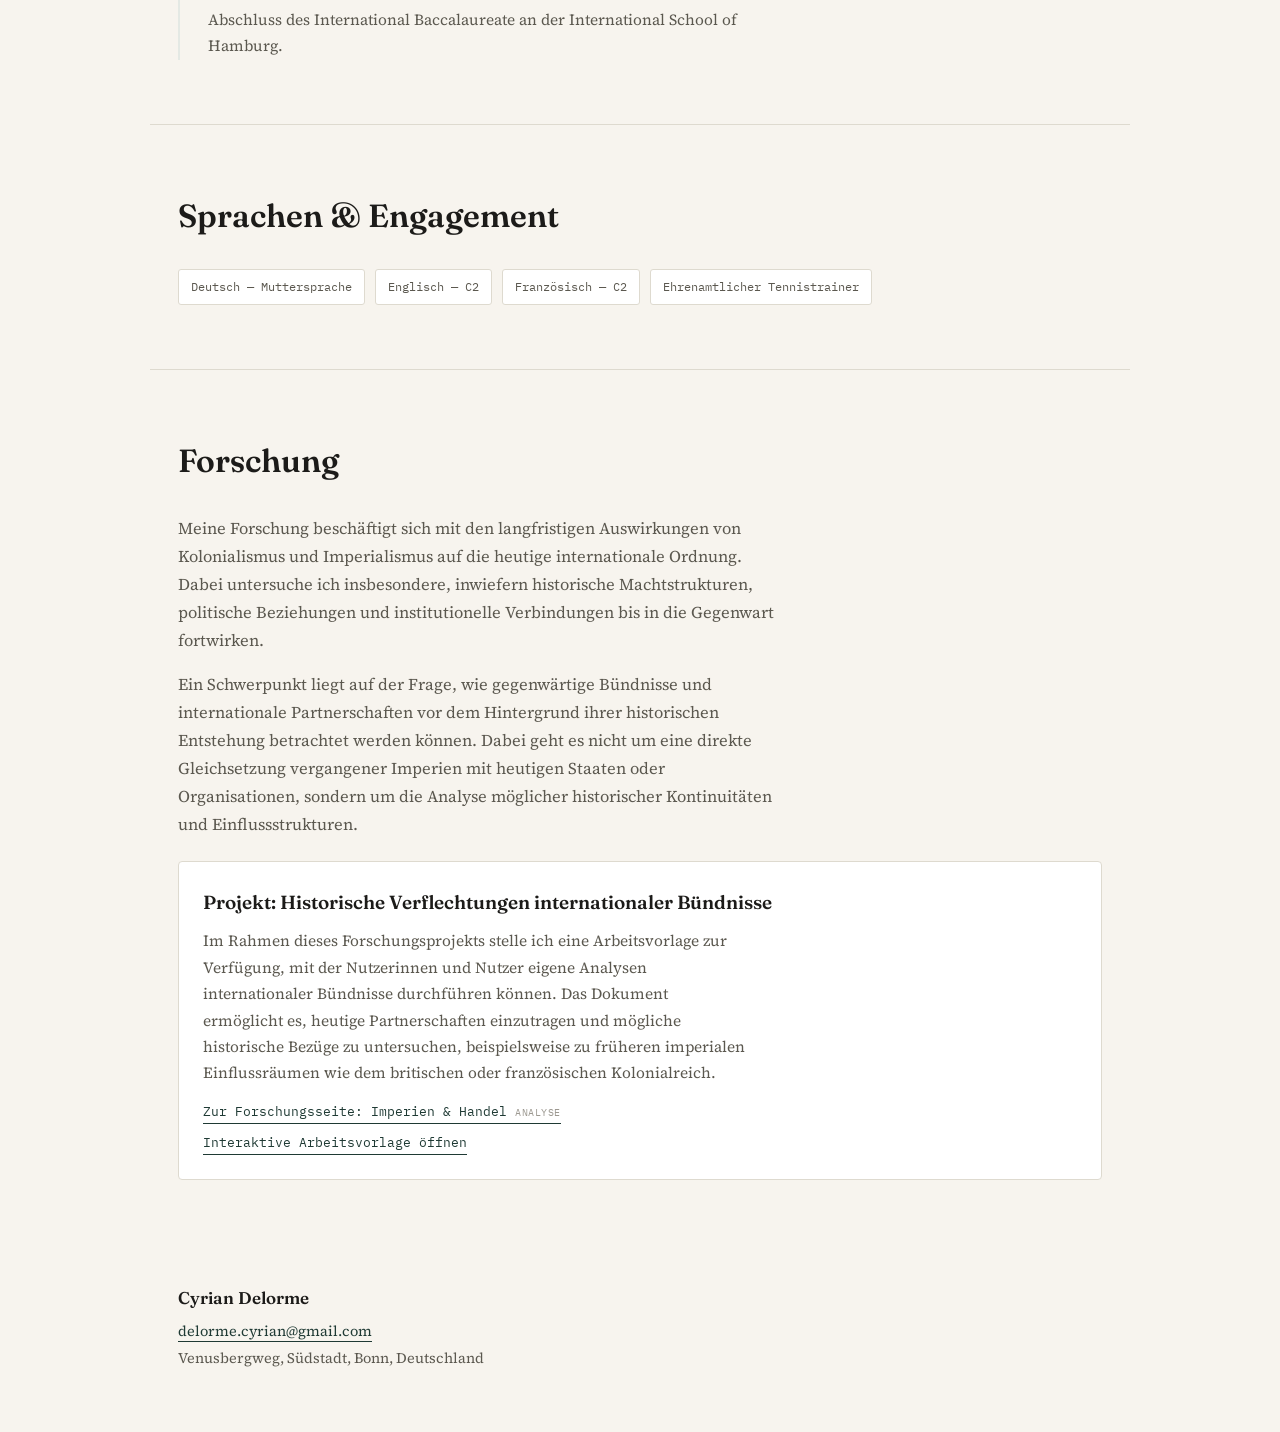
==== commit 00c5eef3: "Remove tag from interactive template link" ====
--- a/index.html
+++ b/index.html
@@ -198,7 +198,7 @@
     <p>Im Rahmen dieses Forschungsprojekts stelle ich eine Arbeitsvorlage zur Verfügung, mit der Nutzerinnen und Nutzer eigene Analysen internationaler Bündnisse durchführen können. Das Dokument ermöglicht es, heutige Partnerschaften einzutragen und mögliche historische Bezüge zu untersuchen, beispielsweise zu früheren imperialen Einflussräumen wie dem britischen oder französischen Kolonialreich.</p>
     <div class="project-links">
       <a href="https://cyriandelorme.github.io/Forschung/" target="_blank" rel="noopener">Zur Forschungsseite: Imperien &amp; Handel<span class="tag">Analyse</span></a>
-      <a href="lagekarte.html" target="_blank" rel="noopener">Interaktive Arbeitsvorlage öffnen<span class="tag">HTML, keine PDF</span></a>
+      <a href="lagekarte.html" target="_blank" rel="noopener">Interaktive Arbeitsvorlage öffnen</a>
     </div>
   </div>
 </section>
